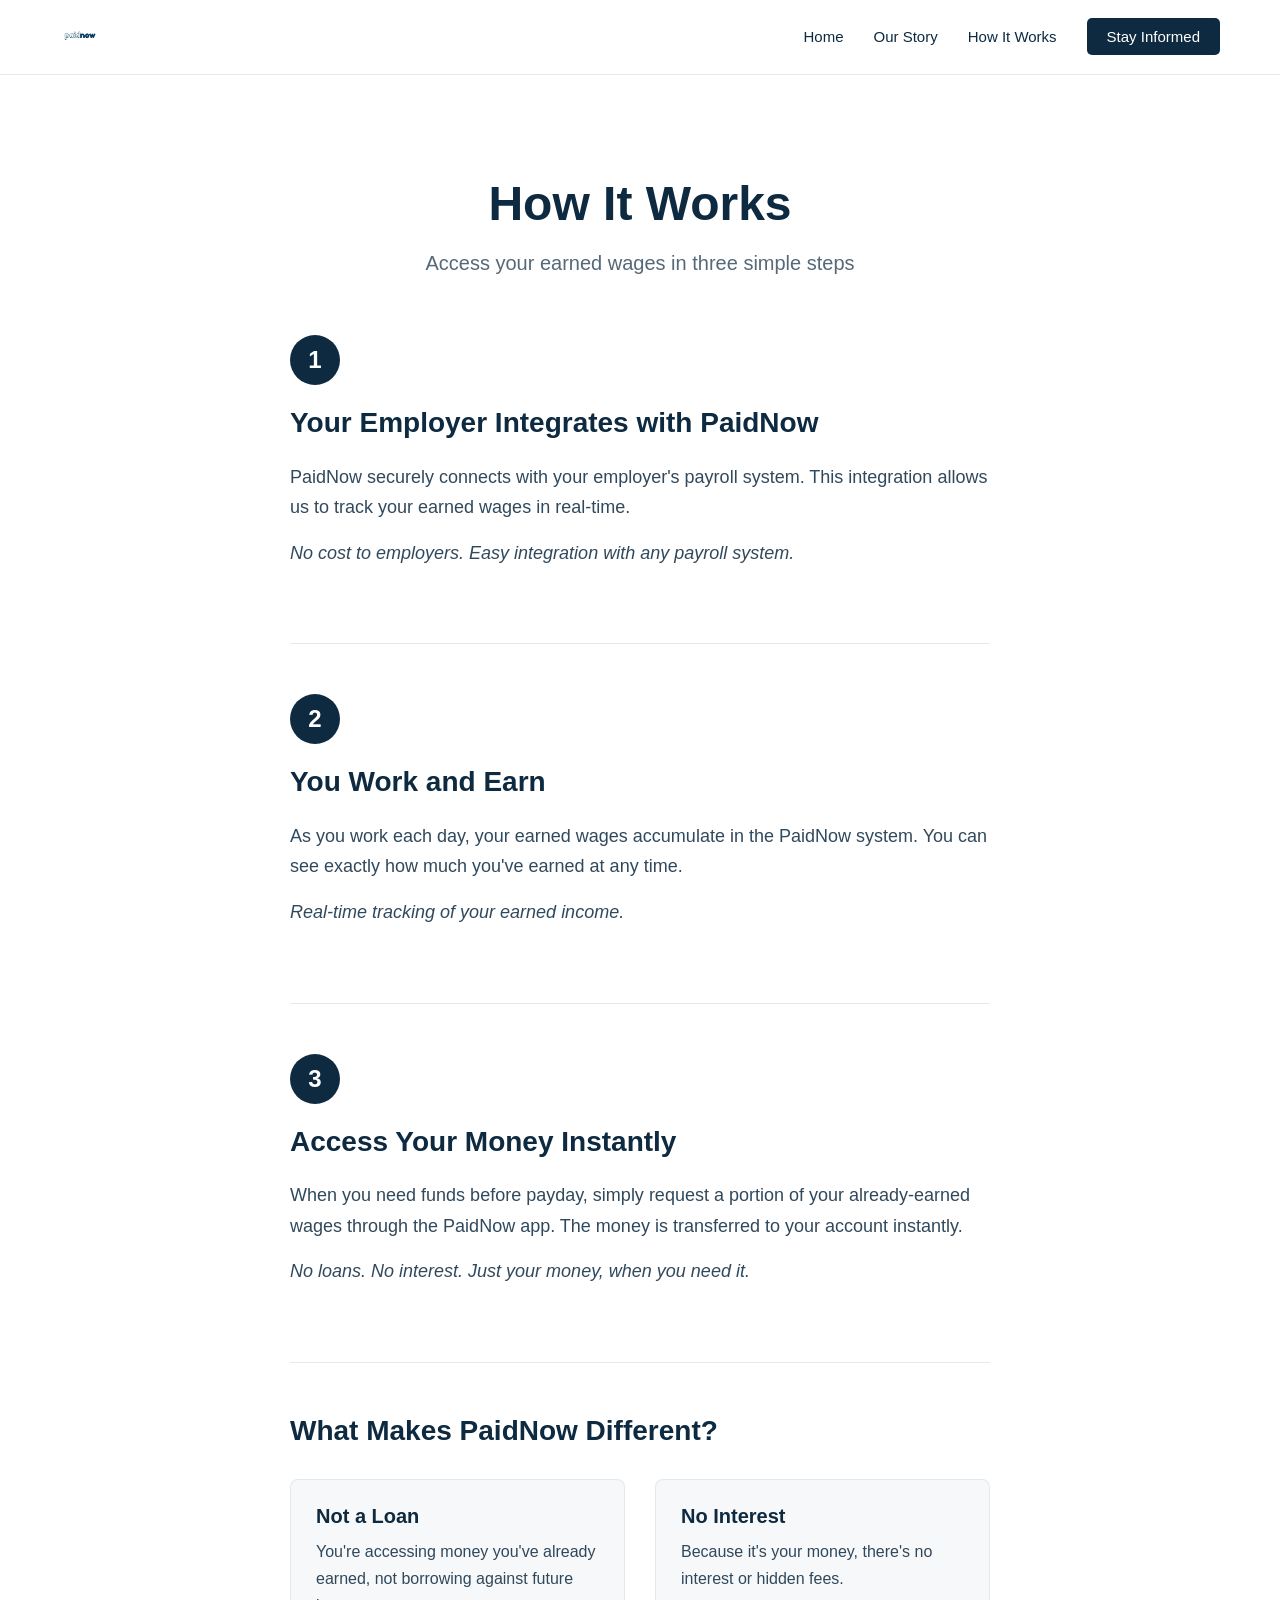
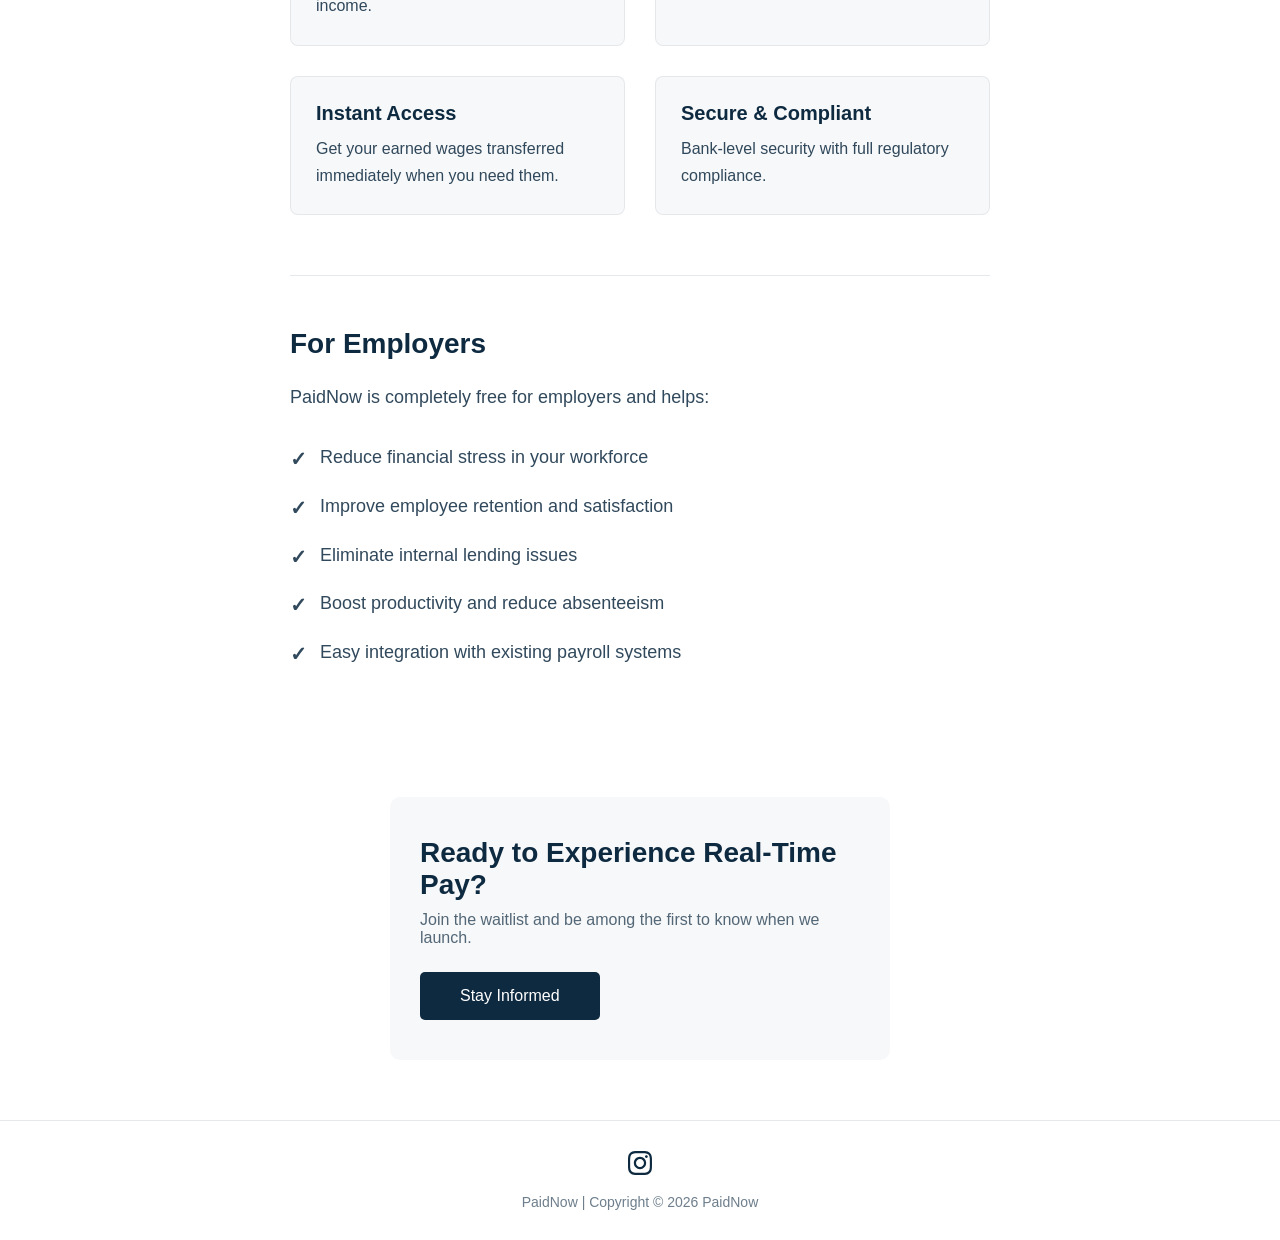
==== how-it-works.html @ d503e443 "Add 'How It Works' and 'Our Story' pages with navigation and SEO enhancements" ====
<!DOCTYPE html>
<html lang="en">

<head>
<meta charset="UTF-8">
<meta name="viewport" content="width=device-width, initial-scale=1.0">
<meta name="description" content="How PaidNow works - Access your earned wages instantly through secure payroll integrations. No loans, no interest, just your money when you need it.">

<title>How It Works - PaidNow</title>

<link rel="stylesheet" href="styles.css">
<link href="https://api.fontshare.com/v2/css?f[]=garet@400,700&display=swap" rel="stylesheet">

<link rel="icon" type="image/png" href="PaidNowFavicon.png">
<link rel="apple-touch-icon" href="PaidNowFavicon.png">
<link rel="shortcut icon" type="image/png" href="PaidNowFavicon.png">

</head>

<body>

<nav class="navbar">
<div class="nav-container">
<a href="index.html" class="nav-logo">
<img src="paidnowlogo.png" alt="PaidNow Logo" class="nav-logo-img">
</a>
<ul class="nav-menu">
<li class="nav-item"><a href="index.html" class="nav-link">Home</a></li>
<li class="nav-item"><a href="our-story.html" class="nav-link">Our Story</a></li>
<li class="nav-item"><a href="how-it-works.html" class="nav-link">How It Works</a></li>
<li class="nav-item"><a href="index.html#contact" class="nav-link nav-cta">Stay Informed</a></li>
</ul>
</div>
</nav>

<div class="page-container">

<div class="page-header">
<h1>How It Works</h1>
<p class="page-subtitle">Access your earned wages in three simple steps</p>
</div>

<div class="how-it-works-content">

<section class="step-section">
<div class="step-number">1</div>
<h2>Your Employer Integrates with PaidNow</h2>
<p>PaidNow securely connects with your employer's payroll system. This integration allows us to track your earned wages in real-time.</p>
<p class="step-note">No cost to employers. Easy integration with any payroll system.</p>
</section>

<section class="step-section">
<div class="step-number">2</div>
<h2>You Work and Earn</h2>
<p>As you work each day, your earned wages accumulate in the PaidNow system. You can see exactly how much you've earned at any time.</p>
<p class="step-note">Real-time tracking of your earned income.</p>
</section>

<section class="step-section">
<div class="step-number">3</div>
<h2>Access Your Money Instantly</h2>
<p>When you need funds before payday, simply request a portion of your already-earned wages through the PaidNow app. The money is transferred to your account instantly.</p>
<p class="step-note">No loans. No interest. Just your money, when you need it.</p>
</section>

<section class="info-section">
<h2>What Makes PaidNow Different?</h2>
<div class="features-grid">
<div class="feature-item">
<h3>Not a Loan</h3>
<p>You're accessing money you've already earned, not borrowing against future income.</p>
</div>
<div class="feature-item">
<h3>No Interest</h3>
<p>Because it's your money, there's no interest or hidden fees.</p>
</div>
<div class="feature-item">
<h3>Instant Access</h3>
<p>Get your earned wages transferred immediately when you need them.</p>
</div>
<div class="feature-item">
<h3>Secure & Compliant</h3>
<p>Bank-level security with full regulatory compliance.</p>
</div>
</div>
</section>

<section class="info-section">
<h2>For Employers</h2>
<p>PaidNow is completely free for employers and helps:</p>
<ul class="benefits-list">
<li>Reduce financial stress in your workforce</li>
<li>Improve employee retention and satisfaction</li>
<li>Eliminate internal lending issues</li>
<li>Boost productivity and reduce absenteeism</li>
<li>Easy integration with existing payroll systems</li>
</ul>
</section>

</div>

<div class="cta-section">
<h2 class="cta-heading">Ready to Experience Real-Time Pay?</h2>
<p class="cta-text">Join the waitlist and be among the first to know when we launch.</p>
<a href="index.html#contact" class="cta-button">Stay Informed</a>
</div>

</div>

<footer>
<a href="https://www.instagram.com/paidnow.live" target="_blank" rel="noopener" class="social-link" aria-label="Follow PaidNow on Instagram">
<svg width="24" height="24" viewBox="0 0 24 24" fill="currentColor" aria-hidden="true">
<path d="M12 2.163c3.204 0 3.584.012 4.85.07 3.252.148 4.771 1.691 4.919 4.919.058 1.265.069 1.645.069 4.849 0 3.205-.012 3.584-.069 4.849-.149 3.225-1.664 4.771-4.919 4.919-1.266.058-1.644.07-4.85.07-3.204 0-3.584-.012-4.849-.07-3.26-.149-4.771-1.699-4.919-4.92-.058-1.265-.07-1.644-.07-4.849 0-3.204.013-3.583.07-4.849.149-3.227 1.664-4.771 4.919-4.919 1.266-.057 1.645-.069 4.849-.069zm0-2.163c-3.259 0-3.667.014-4.947.072-4.358.2-6.78 2.618-6.98 6.98-.059 1.281-.073 1.689-.073 4.948 0 3.259.014 3.668.072 4.948.2 4.358 2.618 6.78 6.98 6.98 1.281.058 1.689.072 4.948.072 3.259 0 3.668-.014 4.948-.072 4.354-.2 6.782-2.618 6.979-6.98.059-1.28.073-1.689.073-4.948 0-3.259-.014-3.667-.072-4.947-.196-4.354-2.617-6.78-6.979-6.98-1.281-.059-1.69-.073-4.949-.073zm0 5.838c-3.403 0-6.162 2.759-6.162 6.162s2.759 6.163 6.162 6.163 6.162-2.759 6.162-6.163c0-3.403-2.759-6.162-6.162-6.162zm0 10.162c-2.209 0-4-1.79-4-4 0-2.209 1.791-4 4-4s4 1.791 4 4c0 2.21-1.791 4-4 4zm6.406-11.845c-.796 0-1.441.645-1.441 1.44s.645 1.44 1.441 1.44c.795 0 1.439-.645 1.439-1.44s-.644-1.44-1.439-1.44z"/>
</svg>
</a>
<p>PaidNow | Copyright © 2026 PaidNow</p>
</footer>

</body>

</html>
---- styles.css ----
*{
    margin:0;
    padding:0;
    box-sizing:border-box;
}

body{
    font-family:'Garet',-apple-system,BlinkMacSystemFont,"Segoe UI",Roboto,sans-serif;
    background:#FFFFFF;
    color:#0E2A40;
    min-height:100vh;
    display:flex;
    flex-direction:column;
    align-items:center;
    justify-content:center;
}

.container{
    text-align:center;
    padding:40px 20px;
    max-width:800px;
    width:100%;
    flex:1;
    display:flex;
    flex-direction:column;
    justify-content:center;
}

.logo{
    width:min(400px,85vw);
    height:auto;
    margin:0 auto 60px;
    display:block;
}

h1{
    font-size:clamp(24px,5vw,42px);
    font-weight:400;
    line-height:1.4;
    margin:0 auto 40px;
    color:#0E2A40;
}

.word{
    display:inline-block;
    opacity:0;
    animation:fadeInOut 4.5s ease-in-out infinite;
}

.word-1{
    animation-delay:0s;
}

.word-2{
    animation-delay:1.5s;
}

.word-3{
    animation-delay:3s;
}

@keyframes fadeInOut{
    0%,100%{opacity:0;transform:translateY(10px);}
    20%,80%{opacity:1;transform:translateY(0);}
}

.status{
    font-size:clamp(14px,3.5vw,18px);
    letter-spacing:2px;
    color:#0E2A40;
    opacity:0.6;
    text-transform:uppercase;
    font-weight:500;
    margin-bottom:60px;
}

.navbar{
    position:fixed;
    top:0;
    left:0;
    width:100%;
    background:#FFFFFF;
    border-bottom:1px solid rgba(14,42,64,0.1);
    z-index:1000;
    padding:15px 0;
}

.nav-container{
    max-width:1200px;
    margin:0 auto;
    padding:0 20px;
    display:flex;
    justify-content:space-between;
    align-items:center;
}

.nav-logo-img{
    height:40px;
    width:auto;
}

.nav-menu{
    display:flex;
    list-style:none;
    gap:30px;
    align-items:center;
}

.nav-link{
    color:#0E2A40;
    text-decoration:none;
    font-size:15px;
    font-weight:400;
    transition:opacity 0.3s;
}

.nav-link:hover{
    opacity:0.7;
}

.nav-cta{
    background:#0E2A40;
    color:#FFFFFF;
    padding:10px 20px;
    border-radius:5px;
}

.nav-cta:hover{
    opacity:0.9;
}

.hero-subheading{
    font-size:clamp(16px,4vw,22px);
    color:#0E2A40;
    opacity:0.8;
    margin:20px auto 40px;
    font-weight:400;
    max-width:600px;
}

.cta-section{
    margin-top:60px;
    padding:40px 30px;
    background:rgba(14,42,64,0.03);
    border-radius:10px;
    max-width:500px;
    margin-left:auto;
    margin-right:auto;
}

.cta-heading{
    font-size:clamp(20px,4vw,28px);
    color:#0E2A40;
    margin-bottom:10px;
    font-weight:600;
}

.cta-text{
    font-size:clamp(14px,3vw,16px);
    color:#0E2A40;
    opacity:0.7;
    margin-bottom:25px;
}

.early-access-form{
    display:flex;
    gap:10px;
    flex-wrap:wrap;
}

.email-input{
    flex:1;
    min-width:200px;
    padding:12px 15px;
    border:1px solid rgba(14,42,64,0.2);
    border-radius:5px;
    font-size:15px;
    font-family:'Garet',sans-serif;
}

.email-input:focus{
    outline:none;
    border-color:#0E2A40;
}

.submit-btn{
    padding:12px 30px;
    background:#0E2A40;
    color:#FFFFFF;
    border:none;
    border-radius:5px;
    font-size:15px;
    font-weight:500;
    cursor:pointer;
    transition:opacity 0.3s;
    font-family:'Garet',sans-serif;
}

.submit-btn:hover{
    opacity:0.9;
}

body{
    padding-top:70px;
}

.seo-content{
    display:none !important;
    position:absolute;
    left:-10000px;
    top:auto;
    width:1px;
    height:1px;
    overflow:hidden;
    clip:rect(1px,1px,1px,1px);
    clip-path:inset(50%);
    white-space:nowrap;
}

.seo-content h2,
.seo-content h3{
    font-size:1px;
    color:#0E2A40;
}

.seo-content p,
.seo-content ul,
.seo-content li{
    font-size:1px;
    color:#0E2A40;
}

footer{
    width:100%;
    padding:30px 20px;
    text-align:center;
    border-top:1px solid rgba(14,42,64,0.1);
}

.social-link{
    display:inline-block;
    color:#0E2A40;
    margin-bottom:15px;
    transition:opacity 0.3s;
}

.social-link:hover{
    opacity:0.7;
}

footer p{
    font-size:14px;
    color:#0E2A40;
    opacity:0.6;
}

@media (max-width:768px){
    .container{
        padding:30px 15px;
    }
    .logo{
        margin-bottom:40px;
    }
    h1{
        margin-bottom:30px;
    }
    footer{
        padding:25px 15px;
    }
}

@media (max-width:480px){
    .logo{
        margin-bottom:30px;
    }
    footer p{
        font-size:12px;
    }
}

.page-container{
    max-width:800px;
    margin:0 auto;
    padding:120px 20px 80px;
}

.page-header{
    text-align:center;
    margin-bottom:80px;
}

.page-header h1{
    font-size:clamp(36px,7vw,52px);
    color:#0E2A40;
    margin-bottom:20px;
    font-weight:600;
}

.page-subtitle{
    font-size:clamp(18px,4vw,22px);
    color:#0E2A40;
    opacity:0.6;
    font-weight:400;
}

.story-content,
.how-it-works-content{
    max-width:650px;
    margin:0 auto;
}

.story-section,
.step-section,
.info-section{
    margin-bottom:60px;
    padding-bottom:60px;
    border-bottom:1px solid rgba(14,42,64,0.1);
}

.story-section:last-of-type,
.step-section:last-of-type,
.info-section:last-of-type{
    border-bottom:none;
}

.story-section h2,
.info-section h2{
    font-size:clamp(24px,5vw,32px);
    color:#0E2A40;
    margin-bottom:25px;
    font-weight:600;
    line-height:1.3;
}

.step-section h2{
    font-size:clamp(22px,5vw,28px);
    color:#0E2A40;
    margin-bottom:20px;
    font-weight:600;
    line-height:1.3;
}

.story-section p,
.step-section p,
.info-section p{
    font-size:clamp(16px,3.5vw,19px);
    color:#0E2A40;
    line-height:1.8;
    margin-bottom:20px;
    opacity:0.8;
}

.highlight-text{
    font-size:clamp(20px,4.5vw,26px);
    font-weight:600;
    color:#0E2A40;
    margin-top:40px;
    opacity:1;
    line-height:1.4;
}

.step-number{
    width:60px;
    height:60px;
    background:#0E2A40;
    color:#FFFFFF;
    border-radius:50%;
    display:flex;
    align-items:center;
    justify-content:center;
    font-size:28px;
    font-weight:700;
    margin-bottom:25px;
}

.step-note{
    font-style:italic;
    opacity:0.6;
    font-size:clamp(15px,3vw,17px);
    margin-top:15px;
}

.features-grid{
    display:grid;
    grid-template-columns:1fr 1fr;
    gap:25px;
    margin-top:40px;
}

.feature-item{
    padding:30px;
    background:rgba(14,42,64,0.02);
    border-radius:8px;
    border:1px solid rgba(14,42,64,0.08);
}

.feature-item h3{
    font-size:clamp(18px,4vw,22px);
    color:#0E2A40;
    margin-bottom:12px;
    font-weight:600;
}

.feature-item p{
    font-size:clamp(15px,3vw,17px);
    margin:0;
    line-height:1.6;
}

.benefits-list{
    list-style:none;
    padding:0;
    margin-top:25px;
}

.benefits-list li{
    font-size:clamp(16px,3.5vw,19px);
    color:#0E2A40;
    opacity:0.8;
    padding:12px 0;
    padding-left:35px;
    position:relative;
    line-height:1.6;
}

.benefits-list li:before{
    content:'✓';
    position:absolute;
    left:0;
    color:#0E2A40;
    font-weight:700;
    font-size:20px;
}

.cta-button{
    display:inline-block;
    padding:16px 45px;
    background:#0E2A40;
    color:#FFFFFF;
    text-decoration:none;
    border-radius:6px;
    font-size:17px;
    font-weight:500;
    transition:opacity 0.3s;
}

.cta-button:hover{
    opacity:0.9;
}

@media (max-width:768px){
    .nav-menu{
        gap:15px;
    }
    .nav-link{
        font-size:14px;
    }
    .nav-cta{
        padding:8px 15px;
    }
    .page-container{
        padding:100px 20px 60px;
    }
    .page-header{
        margin-bottom:60px;
    }
    .features-grid{
        grid-template-columns:1fr;
    }
    .story-section,
    .step-section,
    .info-section{
        margin-bottom:50px;
        padding-bottom:50px;
    }
}

.page-container{
    max-width:900px;
    margin:0 auto;
    padding:100px 20px 60px;
}

.page-header{
    text-align:center;
    margin-bottom:60px;
}

.page-header h1{
    font-size:clamp(32px,6vw,48px);
    color:#0E2A40;
    margin-bottom:15px;
}

.page-subtitle{
    font-size:clamp(16px,4vw,20px);
    color:#0E2A40;
    opacity:0.7;
}

.story-content,
.how-it-works-content{
    max-width:700px;
    margin:0 auto;
}

.story-section,
.step-section,
.info-section{
    margin-bottom:50px;
}

.story-section h2,
.step-section h2,
.info-section h2{
    font-size:clamp(22px,5vw,28px);
    color:#0E2A40;
    margin-bottom:20px;
    font-weight:600;
}

.story-section p,
.step-section p,
.info-section p{
    font-size:clamp(15px,3.5vw,18px);
    color:#0E2A40;
    line-height:1.7;
    margin-bottom:15px;
    opacity:0.85;
}

.highlight-text{
    font-size:clamp(18px,4vw,22px);
    font-weight:600;
    color:#0E2A40;
    margin-top:30px;
    opacity:1;
}

.step-number{
    width:50px;
    height:50px;
    background:#0E2A40;
    color:#FFFFFF;
    border-radius:50%;
    display:flex;
    align-items:center;
    justify-content:center;
    font-size:24px;
    font-weight:700;
    margin-bottom:20px;
}

.step-note{
    font-style:italic;
    opacity:0.7;
    font-size:clamp(14px,3vw,16px);
}

.features-grid{
    display:grid;
    grid-template-columns:repeat(auto-fit,minmax(250px,1fr));
    gap:30px;
    margin-top:30px;
}

.feature-item{
    padding:25px;
    background:rgba(14,42,64,0.03);
    border-radius:8px;
}

.feature-item h3{
    font-size:clamp(16px,3.5vw,20px);
    color:#0E2A40;
    margin-bottom:10px;
    font-weight:600;
}

.feature-item p{
    font-size:clamp(14px,3vw,16px);
    margin:0;
}

.benefits-list{
    list-style:none;
    padding:0;
    margin-top:20px;
}

.benefits-list li{
    font-size:clamp(15px,3.5vw,18px);
    color:#0E2A40;
    opacity:0.85;
    padding:10px 0;
    padding-left:30px;
    position:relative;
}

.benefits-list li:before{
    content:'✓';
    position:absolute;
    left:0;
    color:#0E2A40;
    font-weight:700;
}

.cta-button{
    display:inline-block;
    padding:15px 40px;
    background:#0E2A40;
    color:#FFFFFF;
    text-decoration:none;
    border-radius:5px;
    font-size:16px;
    font-weight:500;
    transition:opacity 0.3s;
}

.cta-button:hover{
    opacity:0.9;
}

@media (max-width:768px){
    .nav-menu{
        gap:15px;
    }
    .nav-link{
        font-size:14px;
    }
    .nav-cta{
        padding:8px 15px;
    }
    .page-container{
        padding:80px 15px 40px;
    }
}
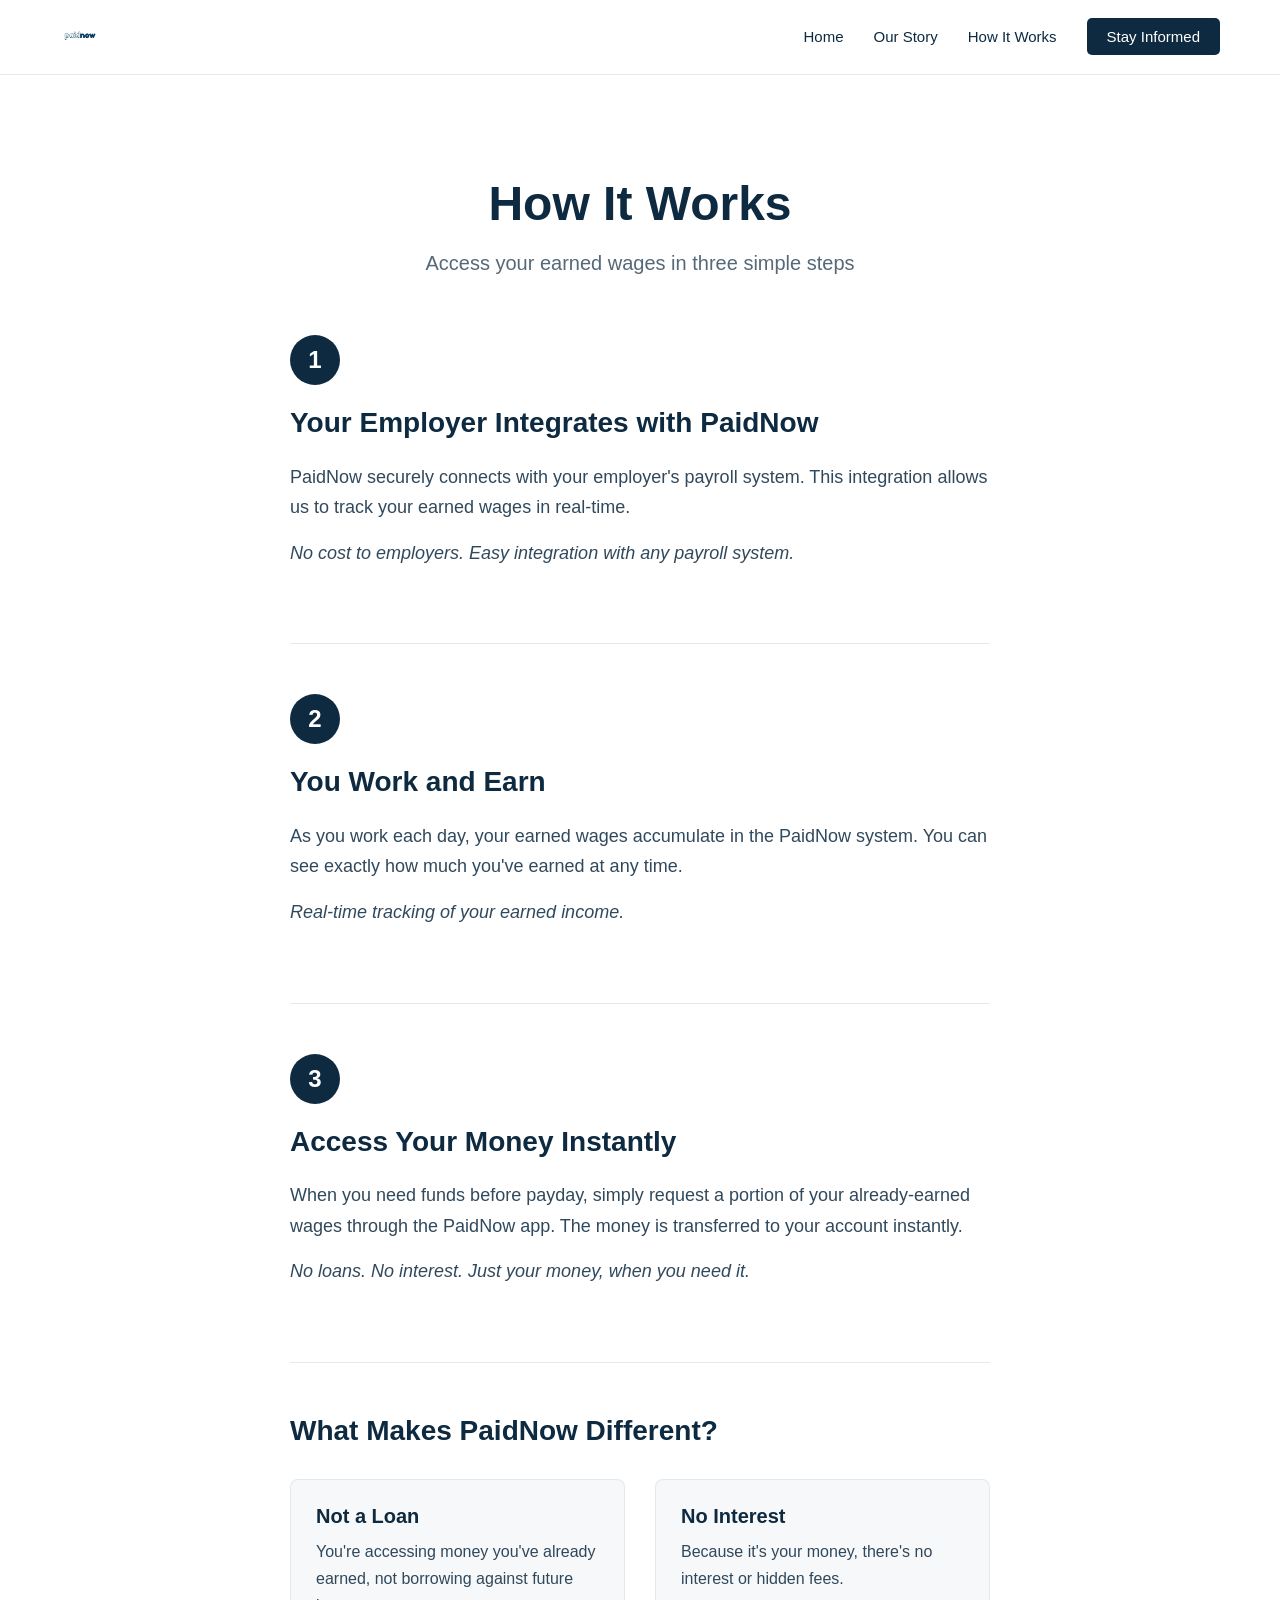
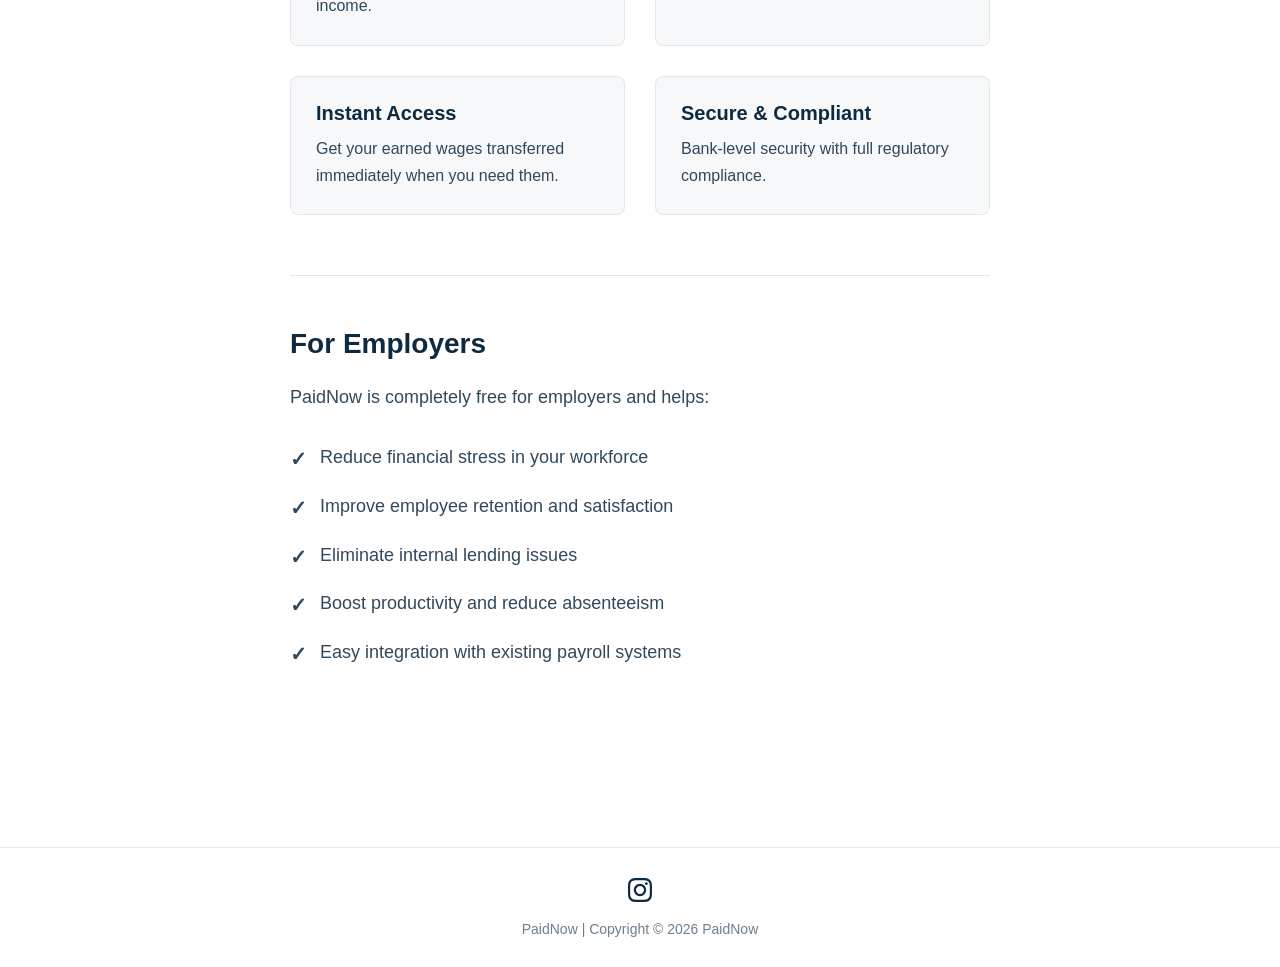
==== commit 6bba8ee2: "Remove stay informed container" ====
--- a/how-it-works.html
+++ b/how-it-works.html
@@ -99,11 +99,7 @@
 
 </div>
 
-<div class="cta-section">
-<h2 class="cta-heading">Ready to Experience Real-Time Pay?</h2>
-<p class="cta-text">Join the waitlist and be among the first to know when we launch.</p>
-<a href="index.html#contact" class="cta-button">Stay Informed</a>
-</div>
+
 
 </div>
 
--- a/styles.css
+++ b/styles.css
@@ -432,6 +432,44 @@
     font-size:20px;
 }
 
+.cta-overlay{
+    display:none;
+    position:fixed;
+    inset:0;
+    background:rgba(14,42,64,0.5);
+    z-index:2000;
+    align-items:center;
+    justify-content:center;
+    padding:20px;
+}
+
+.cta-overlay.active{
+    display:flex;
+}
+
+.cta-modal{
+    background:#FFFFFF;
+    border-radius:10px;
+    padding:50px 40px;
+    max-width:480px;
+    width:100%;
+    position:relative;
+    text-align:center;
+}
+
+.cta-close{
+    position:absolute;
+    top:15px;
+    right:20px;
+    background:none;
+    border:none;
+    font-size:28px;
+    color:#0E2A40;
+    cursor:pointer;
+    opacity:0.5;
+    line-height:1;
+}
+
 .cta-button{
     display:inline-block;
     padding:16px 45px;
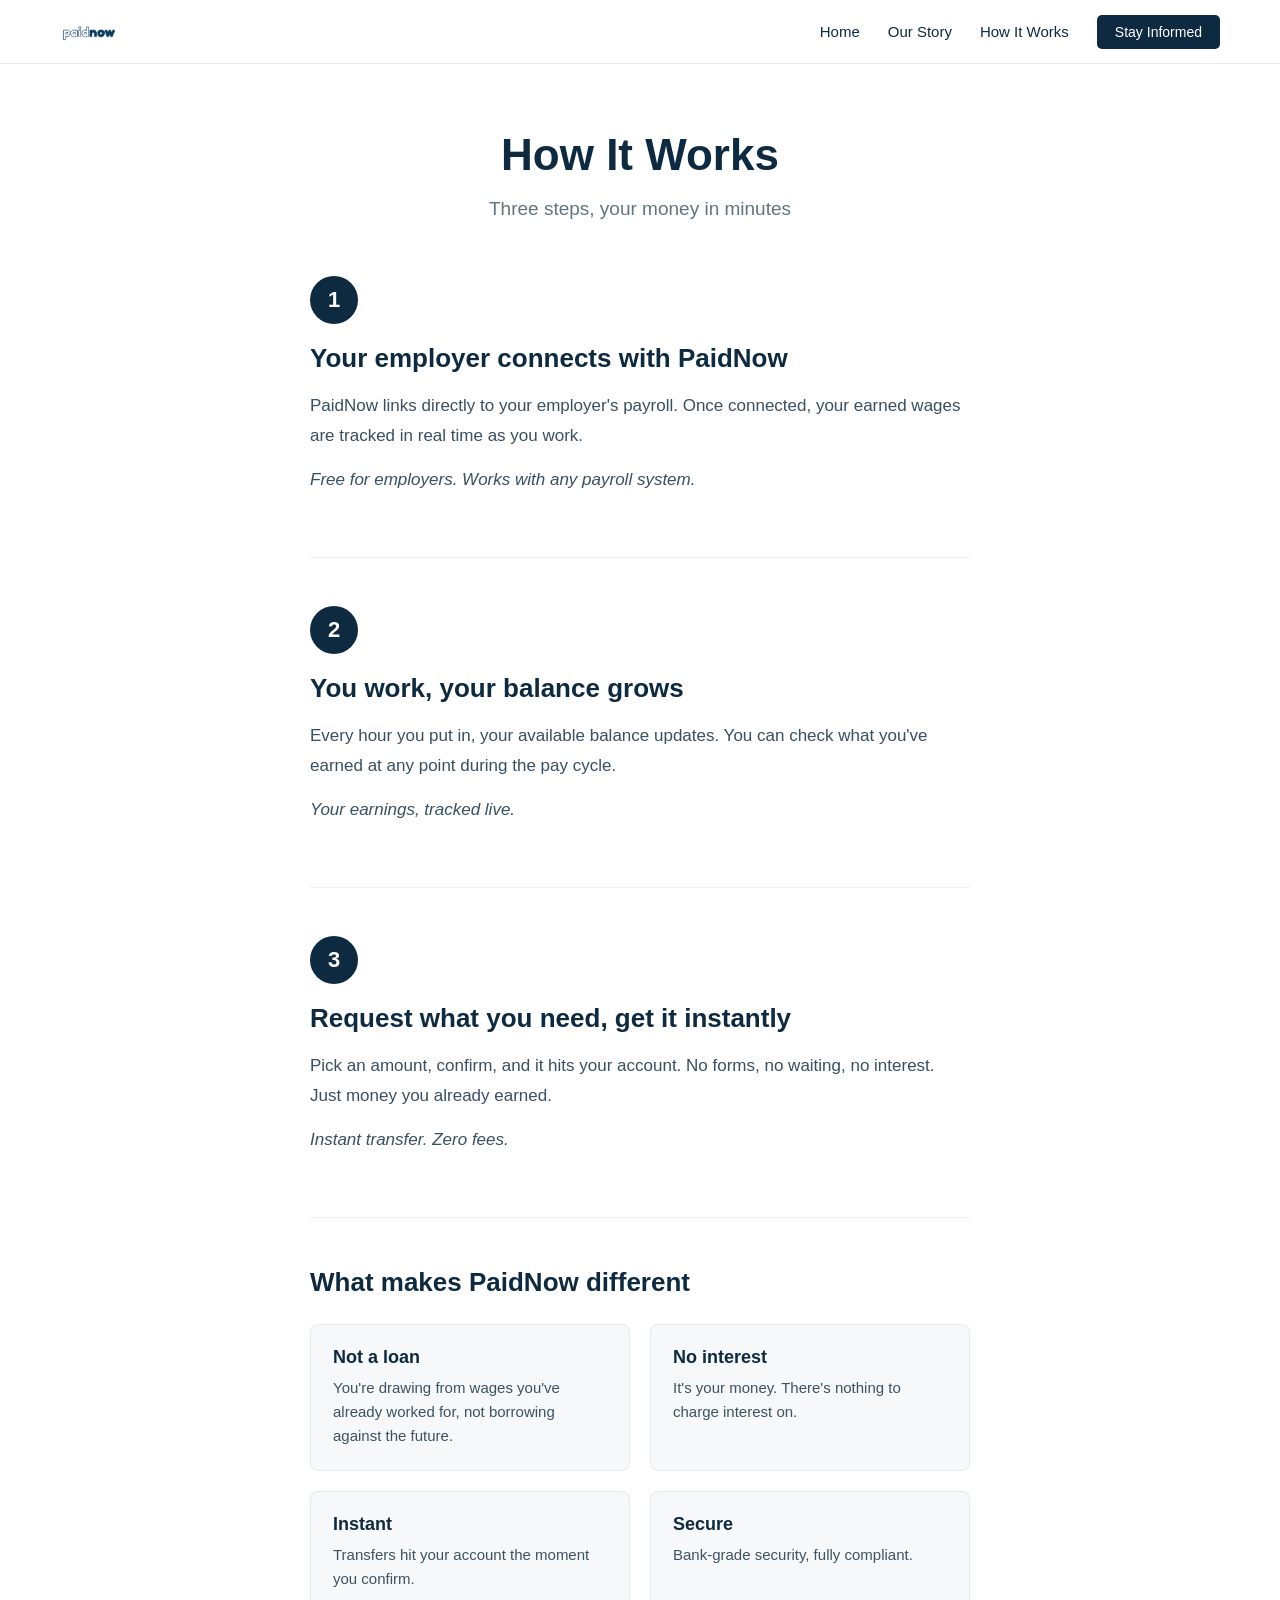
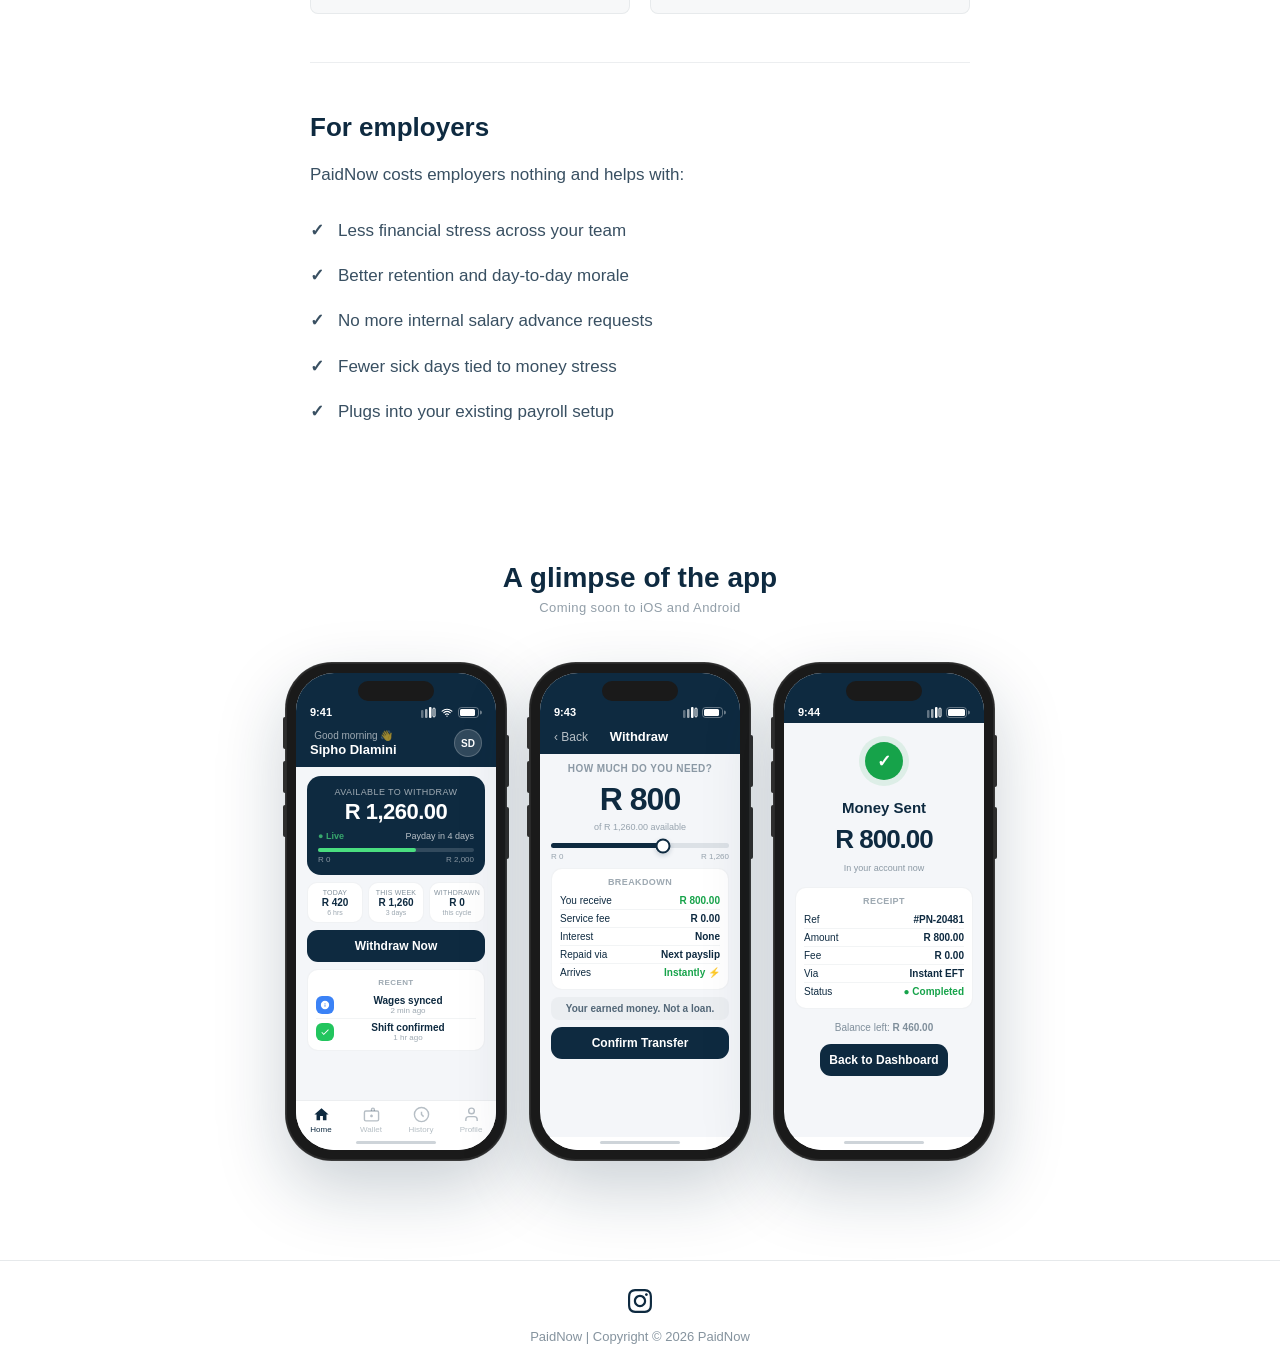
==== commit 7d8d7808: "Merge pull request #2 from 021GHST/development Development" ====
--- a/how-it-works.html
+++ b/how-it-works.html
@@ -37,69 +37,238 @@
 
 <div class="page-header">
 <h1>How It Works</h1>
-<p class="page-subtitle">Access your earned wages in three simple steps</p>
+<p class="page-subtitle">Three steps, your money in minutes</p>
 </div>
 
 <div class="how-it-works-content">
 
 <section class="step-section">
 <div class="step-number">1</div>
-<h2>Your Employer Integrates with PaidNow</h2>
-<p>PaidNow securely connects with your employer's payroll system. This integration allows us to track your earned wages in real-time.</p>
-<p class="step-note">No cost to employers. Easy integration with any payroll system.</p>
+<h2>Your employer connects with PaidNow</h2>
+<p>PaidNow links directly to your employer's payroll. Once connected, your earned wages are tracked in real time as you work.</p>
+<p class="step-note">Free for employers. Works with any payroll system.</p>
 </section>
 
 <section class="step-section">
 <div class="step-number">2</div>
-<h2>You Work and Earn</h2>
-<p>As you work each day, your earned wages accumulate in the PaidNow system. You can see exactly how much you've earned at any time.</p>
-<p class="step-note">Real-time tracking of your earned income.</p>
+<h2>You work, your balance grows</h2>
+<p>Every hour you put in, your available balance updates. You can check what you've earned at any point during the pay cycle.</p>
+<p class="step-note">Your earnings, tracked live.</p>
 </section>
 
 <section class="step-section">
 <div class="step-number">3</div>
-<h2>Access Your Money Instantly</h2>
-<p>When you need funds before payday, simply request a portion of your already-earned wages through the PaidNow app. The money is transferred to your account instantly.</p>
-<p class="step-note">No loans. No interest. Just your money, when you need it.</p>
+<h2>Request what you need, get it instantly</h2>
+<p>Pick an amount, confirm, and it hits your account. No forms, no waiting, no interest. Just money you already earned.</p>
+<p class="step-note">Instant transfer. Zero fees.</p>
 </section>
 
 <section class="info-section">
-<h2>What Makes PaidNow Different?</h2>
+<h2>What makes PaidNow different</h2>
 <div class="features-grid">
 <div class="feature-item">
-<h3>Not a Loan</h3>
-<p>You're accessing money you've already earned, not borrowing against future income.</p>
-</div>
-<div class="feature-item">
-<h3>No Interest</h3>
-<p>Because it's your money, there's no interest or hidden fees.</p>
-</div>
-<div class="feature-item">
-<h3>Instant Access</h3>
-<p>Get your earned wages transferred immediately when you need them.</p>
-</div>
-<div class="feature-item">
-<h3>Secure & Compliant</h3>
-<p>Bank-level security with full regulatory compliance.</p>
+<h3>Not a loan</h3>
+<p>You're drawing from wages you've already worked for, not borrowing against the future.</p>
+</div>
+<div class="feature-item">
+<h3>No interest</h3>
+<p>It's your money. There's nothing to charge interest on.</p>
+</div>
+<div class="feature-item">
+<h3>Instant</h3>
+<p>Transfers hit your account the moment you confirm.</p>
+</div>
+<div class="feature-item">
+<h3>Secure</h3>
+<p>Bank-grade security, fully compliant.</p>
 </div>
 </div>
 </section>
 
 <section class="info-section">
-<h2>For Employers</h2>
-<p>PaidNow is completely free for employers and helps:</p>
+<h2>For employers</h2>
+<p>PaidNow costs employers nothing and helps with:</p>
 <ul class="benefits-list">
-<li>Reduce financial stress in your workforce</li>
-<li>Improve employee retention and satisfaction</li>
-<li>Eliminate internal lending issues</li>
-<li>Boost productivity and reduce absenteeism</li>
-<li>Easy integration with existing payroll systems</li>
+<li>Less financial stress across your team</li>
+<li>Better retention and day-to-day morale</li>
+<li>No more internal salary advance requests</li>
+<li>Fewer sick days tied to money stress</li>
+<li>Plugs into your existing payroll setup</li>
 </ul>
 </section>
 
 </div>
 
-
+<section class="mockup-section">
+<h2 class="mockup-heading">A glimpse of the app</h2>
+<p class="mockup-subheading">Coming soon to iOS and Android</p>
+<div class="mockup-row">
+
+<!-- SCREEN 1: Dashboard -->
+<div class="phone-frame">
+  <div class="phone-screen">
+    <div class="phone-notch"><div class="phone-island"></div></div>
+    <div class="app-status-bar">
+      <span class="app-time">9:41</span>
+      <div class="app-status-icons">
+        <svg width="15" height="11" viewBox="0 0 15 11" fill="white"><rect x="0" y="3" width="2.5" height="8" rx="1" opacity=".35"/><rect x="4" y="2" width="2.5" height="9" rx="1" opacity=".6"/><rect x="8" y="0" width="2.5" height="11" rx="1"/><rect x="12" y="1" width="2" height="9" rx="1" stroke="white" stroke-width="1" fill="none"/></svg>
+        <svg width="14" height="11" viewBox="0 0 24 24" fill="none" stroke="white" stroke-width="2.5" stroke-linecap="round"><path d="M5 12.55a11 11 0 0 1 14.08 0M1.42 9a16 16 0 0 1 21.16 0M8.53 16.11a6 6 0 0 1 6.95 0M12 20h.01"/></svg>
+        <svg width="24" height="11" viewBox="0 0 24 11" fill="none"><rect x=".5" y=".5" width="20" height="10" rx="3" stroke="white" stroke-opacity=".35"/><rect x="2" y="2" width="15" height="7" rx="1.5" fill="white"/><path d="M22 3.5v4a2 2 0 0 0 0-4z" fill="white" fill-opacity=".4"/></svg>
+      </div>
+    </div>
+    <div class="app-header-bar">
+      <div>
+        <p class="app-greeting">Good morning 👋</p>
+        <p class="app-username">Sipho Dlamini</p>
+      </div>
+      <div class="app-avatar">SD</div>
+    </div>
+    <div class="app-body">
+      <div class="app-hero-card">
+        <p class="app-hero-label">Available to withdraw</p>
+        <p class="app-hero-amount">R 1,260.00</p>
+        <div class="app-hero-meta">
+          <span class="app-hero-badge">&#9679; Live</span>
+          <span>Payday in 4 days</span>
+        </div>
+        <div class="app-progress-wrap">
+          <div class="app-progress-bar"><div class="app-progress-fill" style="width:63%"></div></div>
+          <div class="app-progress-labels"><span>R 0</span><span>R 2,000</span></div>
+        </div>
+      </div>
+      <div class="app-stats-row">
+        <div class="app-stat-box">
+          <p class="app-stat-label">Today</p>
+          <p class="app-stat-val">R 420</p>
+          <p class="app-stat-sub">6 hrs</p>
+        </div>
+        <div class="app-stat-box">
+          <p class="app-stat-label">This week</p>
+          <p class="app-stat-val">R 1,260</p>
+          <p class="app-stat-sub">3 days</p>
+        </div>
+        <div class="app-stat-box">
+          <p class="app-stat-label">Withdrawn</p>
+          <p class="app-stat-val">R 0</p>
+          <p class="app-stat-sub">this cycle</p>
+        </div>
+      </div>
+      <div class="app-action-btn">Withdraw Now</div>
+      <div class="app-recent">
+        <p class="app-recent-title">Recent</p>
+        <div class="app-recent-item">
+          <div class="app-recent-icon app-recent-icon-blue">
+            <svg width="10" height="10" viewBox="0 0 24 24" fill="white"><path d="M12 2a10 10 0 1 0 0 20A10 10 0 0 0 12 2zm1 14H11v-5h2v5zm0-7H11V7h2v2z"/></svg>
+          </div>
+          <div class="app-recent-info"><p class="app-recent-text">Wages synced</p><p class="app-recent-time">2 min ago</p></div>
+        </div>
+        <div class="app-recent-item">
+          <div class="app-recent-icon app-recent-icon-green">
+            <svg width="10" height="10" viewBox="0 0 24 24" fill="white"><path d="M9 16.17L4.83 12l-1.42 1.41L9 19 21 7l-1.41-1.41L9 16.17z"/></svg>
+          </div>
+          <div class="app-recent-info"><p class="app-recent-text">Shift confirmed</p><p class="app-recent-time">1 hr ago</p></div>
+        </div>
+      </div>
+    </div>
+    <div class="app-tab-bar">
+      <div class="app-tab app-tab-active">
+        <svg width="17" height="17" viewBox="0 0 24 24" fill="currentColor"><path d="M10 20v-6h4v6h5v-8h3L12 3 2 12h3v8z"/></svg>
+        <span>Home</span>
+      </div>
+      <div class="app-tab">
+        <svg width="17" height="17" viewBox="0 0 24 24" fill="none" stroke="currentColor" stroke-width="2"><rect x="2" y="7" width="20" height="14" rx="2"/><path d="M16 7V5a2 2 0 0 0-4 0v2M12 12v4M10 14h4"/></svg>
+        <span>Wallet</span>
+      </div>
+      <div class="app-tab">
+        <svg width="17" height="17" viewBox="0 0 24 24" fill="none" stroke="currentColor" stroke-width="2"><circle cx="12" cy="12" r="10"/><path d="M12 8v4l3 3"/></svg>
+        <span>History</span>
+      </div>
+      <div class="app-tab">
+        <svg width="17" height="17" viewBox="0 0 24 24" fill="none" stroke="currentColor" stroke-width="2"><path d="M20 21v-2a4 4 0 0 0-4-4H8a4 4 0 0 0-4 4v2"/><circle cx="12" cy="7" r="4"/></svg>
+        <span>Profile</span>
+      </div>
+    </div>
+    <div class="phone-home-bar"></div>
+  </div>
+</div>
+
+<!-- SCREEN 2: Withdraw -->
+<div class="phone-frame">
+  <div class="phone-screen">
+    <div class="phone-notch"><div class="phone-island"></div></div>
+    <div class="app-status-bar">
+      <span class="app-time">9:43</span>
+      <div class="app-status-icons">
+        <svg width="15" height="11" viewBox="0 0 15 11" fill="white"><rect x="0" y="3" width="2.5" height="8" rx="1" opacity=".35"/><rect x="4" y="2" width="2.5" height="9" rx="1" opacity=".6"/><rect x="8" y="0" width="2.5" height="11" rx="1"/><rect x="12" y="1" width="2" height="9" rx="1" stroke="white" stroke-width="1" fill="none"/></svg>
+        <svg width="24" height="11" viewBox="0 0 24 11" fill="none"><rect x=".5" y=".5" width="20" height="10" rx="3" stroke="white" stroke-opacity=".35"/><rect x="2" y="2" width="15" height="7" rx="1.5" fill="white"/><path d="M22 3.5v4a2 2 0 0 0 0-4z" fill="white" fill-opacity=".4"/></svg>
+      </div>
+    </div>
+    <div class="app-nav-row">
+      <div class="app-back">&#8249; Back</div>
+      <p class="app-nav-title">Withdraw</p>
+      <div style="width:36px"></div>
+    </div>
+    <div class="app-body">
+      <p class="app-section-label">How much do you need?</p>
+      <div class="app-amount-display">R 800</div>
+      <p class="app-amount-sub">of R 1,260.00 available</p>
+      <div class="app-slider-wrap">
+        <div class="app-slider-track">
+          <div class="app-slider-fill" style="width:63%"></div>
+          <div class="app-slider-thumb" style="left:63%"></div>
+        </div>
+        <div class="app-slider-labels"><span>R 0</span><span>R 1,260</span></div>
+      </div>
+      <div class="app-breakdown">
+        <p class="app-breakdown-title">Breakdown</p>
+        <div class="app-info-row"><span>You receive</span><span class="app-info-val app-info-green">R 800.00</span></div>
+        <div class="app-info-row"><span>Service fee</span><span class="app-info-val">R 0.00</span></div>
+        <div class="app-info-row"><span>Interest</span><span class="app-info-val">None</span></div>
+        <div class="app-info-row"><span>Repaid via</span><span class="app-info-val">Next payslip</span></div>
+        <div class="app-info-row app-info-row-last"><span>Arrives</span><span class="app-info-val app-info-green">Instantly &#9889;</span></div>
+      </div>
+      <div class="app-notice">Your earned money. Not a loan.</div>
+      <div class="app-action-btn">Confirm Transfer</div>
+    </div>
+    <div class="phone-home-bar"></div>
+  </div>
+</div>
+
+<!-- SCREEN 3: Confirmed -->
+<div class="phone-frame">
+  <div class="phone-screen">
+    <div class="phone-notch"><div class="phone-island"></div></div>
+    <div class="app-status-bar">
+      <span class="app-time">9:44</span>
+      <div class="app-status-icons">
+        <svg width="15" height="11" viewBox="0 0 15 11" fill="white"><rect x="0" y="3" width="2.5" height="8" rx="1" opacity=".35"/><rect x="4" y="2" width="2.5" height="9" rx="1" opacity=".6"/><rect x="8" y="0" width="2.5" height="11" rx="1"/><rect x="12" y="1" width="2" height="9" rx="1" stroke="white" stroke-width="1" fill="none"/></svg>
+        <svg width="24" height="11" viewBox="0 0 24 11" fill="none"><rect x=".5" y=".5" width="20" height="10" rx="3" stroke="white" stroke-opacity=".35"/><rect x="2" y="2" width="17" height="7" rx="1.5" fill="white"/><path d="M22 3.5v4a2 2 0 0 0 0-4z" fill="white" fill-opacity=".4"/></svg>
+      </div>
+    </div>
+    <div class="app-body app-body-center">
+      <div class="app-success-ring">
+        <div class="app-success-icon">&#10003;</div>
+      </div>
+      <p class="app-success-title">Money Sent</p>
+      <p class="app-success-amount">R 800.00</p>
+      <p class="app-success-sub">In your account now</p>
+      <div class="app-receipt">
+        <p class="app-breakdown-title">Receipt</p>
+        <div class="app-info-row"><span>Ref</span><span class="app-info-val">#PN-20481</span></div>
+        <div class="app-info-row"><span>Amount</span><span class="app-info-val">R 800.00</span></div>
+        <div class="app-info-row"><span>Fee</span><span class="app-info-val">R 0.00</span></div>
+        <div class="app-info-row"><span>Via</span><span class="app-info-val">Instant EFT</span></div>
+        <div class="app-info-row app-info-row-last"><span>Status</span><span class="app-info-val app-status">&#9679; Completed</span></div>
+      </div>
+      <div class="app-remaining">Balance left: <strong>R 460.00</strong></div>
+      <div class="app-action-btn">Back to Dashboard</div>
+    </div>
+    <div class="phone-home-bar"></div>
+  </div>
+</div>
+
+</div>
+</section>
 
 </div>
 
--- a/styles.css
+++ b/styles.css
@@ -1,91 +1,30 @@
-*{
-    margin:0;
-    padding:0;
-    box-sizing:border-box;
-}
+*{margin:0;padding:0;box-sizing:border-box;}
 
 body{
     font-family:'Garet',-apple-system,BlinkMacSystemFont,"Segoe UI",Roboto,sans-serif;
-    background:#FFFFFF;
+    background:#fff;
     color:#0E2A40;
     min-height:100vh;
     display:flex;
     flex-direction:column;
-    align-items:center;
-    justify-content:center;
-}
-
-.container{
-    text-align:center;
-    padding:40px 20px;
-    max-width:800px;
-    width:100%;
-    flex:1;
-    display:flex;
-    flex-direction:column;
-    justify-content:center;
-}
-
-.logo{
-    width:min(400px,85vw);
-    height:auto;
-    margin:0 auto 60px;
-    display:block;
-}
-
-h1{
-    font-size:clamp(24px,5vw,42px);
-    font-weight:400;
-    line-height:1.4;
-    margin:0 auto 40px;
-    color:#0E2A40;
-}
-
-.word{
-    display:inline-block;
-    opacity:0;
-    animation:fadeInOut 4.5s ease-in-out infinite;
-}
-
-.word-1{
-    animation-delay:0s;
-}
-
-.word-2{
-    animation-delay:1.5s;
-}
-
-.word-3{
-    animation-delay:3s;
-}
-
-@keyframes fadeInOut{
-    0%,100%{opacity:0;transform:translateY(10px);}
-    20%,80%{opacity:1;transform:translateY(0);}
-}
-
-.status{
-    font-size:clamp(14px,3.5vw,18px);
-    letter-spacing:2px;
-    color:#0E2A40;
-    opacity:0.6;
-    text-transform:uppercase;
-    font-weight:500;
-    margin-bottom:60px;
-}
-
+    padding-top:64px;
+}
+
+/* ── NAV ── */
 .navbar{
     position:fixed;
-    top:0;
-    left:0;
+    top:0;left:0;
     width:100%;
-    background:#FFFFFF;
-    border-bottom:1px solid rgba(14,42,64,0.1);
+    background:#fff;
+    border-bottom:1px solid rgba(14,42,64,.1);
     z-index:1000;
-    padding:15px 0;
+    height:64px;
+    display:flex;
+    align-items:center;
 }
 
 .nav-container{
+    width:100%;
     max-width:1200px;
     margin:0 auto;
     padding:0 20px;
@@ -94,582 +33,416 @@
     align-items:center;
 }
 
-.nav-logo-img{
-    height:40px;
-    width:auto;
-}
-
-.nav-menu{
-    display:flex;
-    list-style:none;
-    gap:30px;
-    align-items:center;
-}
+.nav-logo-img{height:36px;width:auto;display:block;}
+
+.nav-menu{display:flex;list-style:none;gap:28px;align-items:center;}
 
 .nav-link{
     color:#0E2A40;
     text-decoration:none;
     font-size:15px;
-    font-weight:400;
-    transition:opacity 0.3s;
-}
-
-.nav-link:hover{
-    opacity:0.7;
-}
+    transition:opacity .2s;
+    white-space:nowrap;
+}
+.nav-link:hover{opacity:.6;}
 
 .nav-cta{
     background:#0E2A40;
-    color:#FFFFFF;
-    padding:10px 20px;
+    color:#fff !important;
+    padding:9px 18px;
     border-radius:5px;
-}
-
-.nav-cta:hover{
-    opacity:0.9;
-}
-
-.hero-subheading{
-    font-size:clamp(16px,4vw,22px);
-    color:#0E2A40;
-    opacity:0.8;
-    margin:20px auto 40px;
-    font-weight:400;
-    max-width:600px;
-}
-
-.cta-section{
-    margin-top:60px;
-    padding:40px 30px;
-    background:rgba(14,42,64,0.03);
-    border-radius:10px;
-    max-width:500px;
-    margin-left:auto;
-    margin-right:auto;
-}
-
-.cta-heading{
-    font-size:clamp(20px,4vw,28px);
-    color:#0E2A40;
-    margin-bottom:10px;
-    font-weight:600;
-}
-
-.cta-text{
-    font-size:clamp(14px,3vw,16px);
-    color:#0E2A40;
-    opacity:0.7;
-    margin-bottom:25px;
-}
-
-.early-access-form{
-    display:flex;
-    gap:10px;
-    flex-wrap:wrap;
-}
-
-.email-input{
+    font-size:14px;
+}
+.nav-cta:hover{opacity:.85;}
+
+/* ── HOME ── */
+.container{
     flex:1;
-    min-width:200px;
-    padding:12px 15px;
-    border:1px solid rgba(14,42,64,0.2);
-    border-radius:5px;
-    font-size:15px;
-    font-family:'Garet',sans-serif;
-}
-
-.email-input:focus{
-    outline:none;
-    border-color:#0E2A40;
-}
-
-.submit-btn{
-    padding:12px 30px;
-    background:#0E2A40;
-    color:#FFFFFF;
-    border:none;
-    border-radius:5px;
-    font-size:15px;
-    font-weight:500;
-    cursor:pointer;
-    transition:opacity 0.3s;
-    font-family:'Garet',sans-serif;
-}
-
-.submit-btn:hover{
-    opacity:0.9;
-}
-
-body{
-    padding-top:70px;
-}
-
-.seo-content{
-    display:none !important;
-    position:absolute;
-    left:-10000px;
-    top:auto;
-    width:1px;
-    height:1px;
-    overflow:hidden;
-    clip:rect(1px,1px,1px,1px);
-    clip-path:inset(50%);
-    white-space:nowrap;
-}
-
-.seo-content h2,
-.seo-content h3{
-    font-size:1px;
-    color:#0E2A40;
-}
-
-.seo-content p,
-.seo-content ul,
-.seo-content li{
-    font-size:1px;
-    color:#0E2A40;
-}
-
-footer{
-    width:100%;
-    padding:30px 20px;
-    text-align:center;
-    border-top:1px solid rgba(14,42,64,0.1);
-}
-
-.social-link{
-    display:inline-block;
-    color:#0E2A40;
-    margin-bottom:15px;
-    transition:opacity 0.3s;
-}
-
-.social-link:hover{
-    opacity:0.7;
-}
-
-footer p{
-    font-size:14px;
-    color:#0E2A40;
-    opacity:0.6;
-}
-
-@media (max-width:768px){
-    .container{
-        padding:30px 15px;
-    }
-    .logo{
-        margin-bottom:40px;
-    }
-    h1{
-        margin-bottom:30px;
-    }
-    footer{
-        padding:25px 15px;
-    }
-}
-
-@media (max-width:480px){
-    .logo{
-        margin-bottom:30px;
-    }
-    footer p{
-        font-size:12px;
-    }
-}
-
-.page-container{
-    max-width:800px;
-    margin:0 auto;
-    padding:120px 20px 80px;
-}
-
-.page-header{
-    text-align:center;
-    margin-bottom:80px;
-}
-
-.page-header h1{
-    font-size:clamp(36px,7vw,52px);
-    color:#0E2A40;
-    margin-bottom:20px;
-    font-weight:600;
-}
-
-.page-subtitle{
-    font-size:clamp(18px,4vw,22px);
-    color:#0E2A40;
-    opacity:0.6;
-    font-weight:400;
-}
-
-.story-content,
-.how-it-works-content{
-    max-width:650px;
-    margin:0 auto;
-}
-
-.story-section,
-.step-section,
-.info-section{
-    margin-bottom:60px;
-    padding-bottom:60px;
-    border-bottom:1px solid rgba(14,42,64,0.1);
-}
-
-.story-section:last-of-type,
-.step-section:last-of-type,
-.info-section:last-of-type{
-    border-bottom:none;
-}
-
-.story-section h2,
-.info-section h2{
-    font-size:clamp(24px,5vw,32px);
-    color:#0E2A40;
-    margin-bottom:25px;
-    font-weight:600;
-    line-height:1.3;
-}
-
-.step-section h2{
-    font-size:clamp(22px,5vw,28px);
-    color:#0E2A40;
-    margin-bottom:20px;
-    font-weight:600;
-    line-height:1.3;
-}
-
-.story-section p,
-.step-section p,
-.info-section p{
-    font-size:clamp(16px,3.5vw,19px);
-    color:#0E2A40;
-    line-height:1.8;
-    margin-bottom:20px;
-    opacity:0.8;
-}
-
-.highlight-text{
-    font-size:clamp(20px,4.5vw,26px);
-    font-weight:600;
-    color:#0E2A40;
-    margin-top:40px;
-    opacity:1;
-    line-height:1.4;
-}
-
-.step-number{
-    width:60px;
-    height:60px;
-    background:#0E2A40;
-    color:#FFFFFF;
-    border-radius:50%;
-    display:flex;
+    display:flex;
+    flex-direction:column;
     align-items:center;
     justify-content:center;
-    font-size:28px;
-    font-weight:700;
-    margin-bottom:25px;
-}
-
-.step-note{
-    font-style:italic;
-    opacity:0.6;
-    font-size:clamp(15px,3vw,17px);
-    margin-top:15px;
-}
-
-.features-grid{
-    display:grid;
-    grid-template-columns:1fr 1fr;
-    gap:25px;
-    margin-top:40px;
-}
-
-.feature-item{
-    padding:30px;
-    background:rgba(14,42,64,0.02);
-    border-radius:8px;
-    border:1px solid rgba(14,42,64,0.08);
-}
-
-.feature-item h3{
-    font-size:clamp(18px,4vw,22px);
-    color:#0E2A40;
-    margin-bottom:12px;
-    font-weight:600;
-}
-
-.feature-item p{
-    font-size:clamp(15px,3vw,17px);
-    margin:0;
-    line-height:1.6;
-}
-
-.benefits-list{
-    list-style:none;
-    padding:0;
-    margin-top:25px;
-}
-
-.benefits-list li{
-    font-size:clamp(16px,3.5vw,19px);
-    color:#0E2A40;
-    opacity:0.8;
-    padding:12px 0;
-    padding-left:35px;
-    position:relative;
-    line-height:1.6;
-}
-
-.benefits-list li:before{
-    content:'✓';
-    position:absolute;
-    left:0;
-    color:#0E2A40;
-    font-weight:700;
-    font-size:20px;
-}
-
+    text-align:center;
+    padding:40px 20px;
+}
+
+.logo{width:min(380px,80vw);height:auto;display:block;margin:0 auto 48px;}
+
+h1{
+    font-size:clamp(22px,5vw,40px);
+    font-weight:400;
+    line-height:1.4;
+    margin-bottom:32px;
+}
+
+.word{display:inline-block;opacity:0;animation:fadeInOut 4.5s ease-in-out infinite;}
+.word-1{animation-delay:0s;}
+.word-2{animation-delay:1.5s;}
+.word-3{animation-delay:3s;}
+
+@keyframes fadeInOut{
+    0%,100%{opacity:0;transform:translateY(8px);}
+    20%,80%{opacity:1;transform:translateY(0);}
+}
+
+.hero-subheading{
+    font-size:clamp(15px,3.5vw,20px);
+    opacity:.75;
+    margin-bottom:32px;
+    max-width:520px;
+}
+
+.status{
+    font-size:clamp(12px,3vw,16px);
+    letter-spacing:2px;
+    opacity:.5;
+    text-transform:uppercase;
+    font-weight:500;
+}
+
+/* ── MODAL ── */
 .cta-overlay{
     display:none;
     position:fixed;
     inset:0;
-    background:rgba(14,42,64,0.5);
+    background:rgba(14,42,64,.5);
     z-index:2000;
     align-items:center;
     justify-content:center;
     padding:20px;
 }
-
-.cta-overlay.active{
-    display:flex;
-}
+.cta-overlay.active{display:flex;}
 
 .cta-modal{
-    background:#FFFFFF;
+    background:#fff;
     border-radius:10px;
-    padding:50px 40px;
-    max-width:480px;
+    padding:40px 30px;
+    max-width:460px;
     width:100%;
     position:relative;
     text-align:center;
 }
 
 .cta-close{
-    position:absolute;
-    top:15px;
-    right:20px;
-    background:none;
-    border:none;
-    font-size:28px;
-    color:#0E2A40;
-    cursor:pointer;
-    opacity:0.5;
-    line-height:1;
-}
-
-.cta-button{
-    display:inline-block;
-    padding:16px 45px;
-    background:#0E2A40;
-    color:#FFFFFF;
-    text-decoration:none;
-    border-radius:6px;
-    font-size:17px;
-    font-weight:500;
-    transition:opacity 0.3s;
-}
-
-.cta-button:hover{
-    opacity:0.9;
-}
-
-@media (max-width:768px){
-    .nav-menu{
-        gap:15px;
-    }
-    .nav-link{
-        font-size:14px;
-    }
-    .nav-cta{
-        padding:8px 15px;
-    }
-    .page-container{
-        padding:100px 20px 60px;
-    }
-    .page-header{
-        margin-bottom:60px;
-    }
-    .features-grid{
-        grid-template-columns:1fr;
-    }
-    .story-section,
-    .step-section,
-    .info-section{
-        margin-bottom:50px;
-        padding-bottom:50px;
-    }
-}
-
+    position:absolute;top:12px;right:16px;
+    background:none;border:none;
+    font-size:26px;color:#0E2A40;
+    cursor:pointer;opacity:.4;line-height:1;
+}
+
+.cta-heading{font-size:clamp(18px,4vw,24px);margin-bottom:8px;font-weight:600;}
+.cta-text{font-size:15px;opacity:.65;margin-bottom:22px;}
+
+.early-access-form{display:flex;gap:10px;flex-wrap:wrap;}
+
+.email-input{
+    flex:1;min-width:0;
+    padding:11px 14px;
+    border:1px solid rgba(14,42,64,.2);
+    border-radius:5px;
+    font-size:15px;
+    font-family:inherit;
+}
+.email-input:focus{outline:none;border-color:#0E2A40;}
+
+.submit-btn{
+    padding:11px 24px;
+    background:#0E2A40;color:#fff;
+    border:none;border-radius:5px;
+    font-size:15px;font-weight:500;
+    cursor:pointer;font-family:inherit;
+    transition:opacity .2s;
+    white-space:nowrap;
+}
+.submit-btn:hover{opacity:.85;}
+
+/* ── INNER PAGES ── */
 .page-container{
-    max-width:900px;
+    max-width:780px;
     margin:0 auto;
-    padding:100px 20px 60px;
-}
-
-.page-header{
-    text-align:center;
-    margin-bottom:60px;
-}
+    padding:60px 20px 80px;
+    width:100%;
+}
+
+.page-header{text-align:center;margin-bottom:56px;}
 
 .page-header h1{
-    font-size:clamp(32px,6vw,48px);
-    color:#0E2A40;
-    margin-bottom:15px;
+    font-size:clamp(28px,6vw,44px);
+    font-weight:600;
+    margin-bottom:12px;
 }
 
 .page-subtitle{
-    font-size:clamp(16px,4vw,20px);
-    color:#0E2A40;
-    opacity:0.7;
-}
-
-.story-content,
-.how-it-works-content{
-    max-width:700px;
-    margin:0 auto;
-}
-
-.story-section,
-.step-section,
-.info-section{
-    margin-bottom:50px;
-}
-
-.story-section h2,
-.step-section h2,
-.info-section h2{
-    font-size:clamp(22px,5vw,28px);
-    color:#0E2A40;
-    margin-bottom:20px;
+    font-size:clamp(15px,3.5vw,19px);
+    opacity:.65;
+}
+
+.story-content,.how-it-works-content{max-width:660px;margin:0 auto;}
+
+.story-section,.step-section,.info-section{
+    margin-bottom:48px;
+    padding-bottom:48px;
+    border-bottom:1px solid rgba(14,42,64,.08);
+}
+.story-section:last-of-type,.step-section:last-of-type,.info-section:last-of-type{
+    border-bottom:none;
+}
+
+.story-section h2,.step-section h2,.info-section h2{
+    font-size:clamp(20px,4.5vw,26px);
     font-weight:600;
-}
-
-.story-section p,
-.step-section p,
-.info-section p{
-    font-size:clamp(15px,3.5vw,18px);
-    color:#0E2A40;
-    line-height:1.7;
-    margin-bottom:15px;
-    opacity:0.85;
+    margin-bottom:16px;
+    line-height:1.3;
+}
+
+.story-section p,.step-section p,.info-section p{
+    font-size:clamp(15px,3vw,17px);
+    line-height:1.75;
+    margin-bottom:14px;
+    opacity:.82;
 }
 
 .highlight-text{
-    font-size:clamp(18px,4vw,22px);
+    font-size:clamp(17px,3.5vw,21px);
     font-weight:600;
-    color:#0E2A40;
-    margin-top:30px;
+    margin-top:24px;
     opacity:1;
+    line-height:1.4;
 }
 
 .step-number{
-    width:50px;
-    height:50px;
-    background:#0E2A40;
-    color:#FFFFFF;
+    width:48px;height:48px;
+    background:#0E2A40;color:#fff;
     border-radius:50%;
-    display:flex;
-    align-items:center;
-    justify-content:center;
-    font-size:24px;
-    font-weight:700;
-    margin-bottom:20px;
-}
-
-.step-note{
-    font-style:italic;
-    opacity:0.7;
-    font-size:clamp(14px,3vw,16px);
-}
+    display:flex;align-items:center;justify-content:center;
+    font-size:22px;font-weight:700;
+    margin-bottom:18px;
+}
+
+.step-note{font-style:italic;opacity:.6;font-size:clamp(13px,2.8vw,15px);margin-top:10px;}
 
 .features-grid{
     display:grid;
-    grid-template-columns:repeat(auto-fit,minmax(250px,1fr));
-    gap:30px;
-    margin-top:30px;
+    grid-template-columns:repeat(auto-fit,minmax(220px,1fr));
+    gap:20px;
+    margin-top:24px;
 }
 
 .feature-item{
-    padding:25px;
-    background:rgba(14,42,64,0.03);
+    padding:22px;
+    background:rgba(14,42,64,.03);
     border-radius:8px;
-}
-
-.feature-item h3{
-    font-size:clamp(16px,3.5vw,20px);
-    color:#0E2A40;
-    margin-bottom:10px;
-    font-weight:600;
-}
-
-.feature-item p{
-    font-size:clamp(14px,3vw,16px);
-    margin:0;
-}
-
-.benefits-list{
-    list-style:none;
-    padding:0;
-    margin-top:20px;
-}
-
+    border:1px solid rgba(14,42,64,.07);
+}
+
+.feature-item h3{font-size:clamp(15px,3vw,18px);font-weight:600;margin-bottom:8px;}
+.feature-item p{font-size:clamp(13px,2.8vw,15px);margin:0;line-height:1.6;opacity:.8;}
+
+.benefits-list{list-style:none;padding:0;margin-top:18px;}
 .benefits-list li{
-    font-size:clamp(15px,3.5vw,18px);
-    color:#0E2A40;
-    opacity:0.85;
-    padding:10px 0;
-    padding-left:30px;
+    font-size:clamp(14px,3vw,17px);
+    opacity:.82;
+    padding:9px 0 9px 28px;
     position:relative;
-}
-
-.benefits-list li:before{
-    content:'✓';
-    position:absolute;
-    left:0;
-    color:#0E2A40;
-    font-weight:700;
-}
-
-.cta-button{
-    display:inline-block;
-    padding:15px 40px;
-    background:#0E2A40;
-    color:#FFFFFF;
-    text-decoration:none;
-    border-radius:5px;
-    font-size:16px;
-    font-weight:500;
-    transition:opacity 0.3s;
-}
-
-.cta-button:hover{
-    opacity:0.9;
-}
-
-@media (max-width:768px){
-    .nav-menu{
-        gap:15px;
-    }
-    .nav-link{
-        font-size:14px;
-    }
-    .nav-cta{
-        padding:8px 15px;
-    }
-    .page-container{
-        padding:80px 15px 40px;
-    }
-}
+    line-height:1.6;
+}
+.benefits-list li:before{content:'✓';position:absolute;left:0;font-weight:700;}
+
+/* ── FOOTER ── */
+footer{
+    width:100%;
+    padding:28px 20px;
+    text-align:center;
+    border-top:1px solid rgba(14,42,64,.1);
+    margin-top:auto;
+}
+
+.social-link{display:inline-block;color:#0E2A40;margin-bottom:12px;transition:opacity .2s;}
+.social-link:hover{opacity:.6;}
+footer p{font-size:13px;opacity:.5;}
+
+/* ── SEO hidden ── */
+.seo-content{
+    position:absolute;left:-9999px;
+    width:1px;height:1px;overflow:hidden;
+}
+
+/* ── MOBILE ── */
+@media(max-width:600px){
+    .nav-menu .nav-item:not(:last-child){display:none;}
+    .nav-cta{padding:8px 14px;font-size:13px;}
+    .nav-logo-img{height:30px;}
+
+    .logo{margin-bottom:32px;}
+
+    .page-container{padding:48px 16px 60px;}
+    .page-header{margin-bottom:40px;}
+
+    .cta-modal{padding:32px 20px;}
+    .early-access-form{flex-direction:column;}
+    .submit-btn{width:100%;}
+
+    .features-grid{grid-template-columns:1fr;}
+
+    footer{padding:22px 16px;}
+}
+
+
+/* ── APP MOCKUPS ── */
+.mockup-section{margin-top:80px;text-align:center;padding-bottom:20px;}
+.mockup-heading{font-size:clamp(20px,4.5vw,28px);font-weight:600;margin-bottom:6px;}
+.mockup-subheading{font-size:13px;opacity:.45;margin-bottom:48px;letter-spacing:.4px;}
+
+.mockup-row{
+    display:flex;
+    justify-content:center;
+    gap:24px;
+    align-items:flex-start;
+    flex-wrap:nowrap;
+}
+
+/* iPhone 15 frame — 393:852 ratio at 220px wide = 477px tall */
+.phone-frame{
+    width:220px;
+    min-width:220px;
+    background:#1a1a1a;
+    border-radius:46px;
+    padding:10px;
+    box-shadow:0 0 0 1px #3a3a3a,0 28px 70px rgba(14,42,64,.22),inset 0 0 0 1px #2a2a2a;
+    flex-shrink:0;
+    position:relative;
+}
+.phone-frame:nth-child(2){
+    width:220px;
+    min-width:220px;
+    border-radius:46px;
+    padding:10px;
+    transform:none;
+    opacity:1;
+    box-shadow:0 0 0 1px #3a3a3a,0 28px 70px rgba(14,42,64,.22),inset 0 0 0 1px #2a2a2a;
+}
+
+/* side buttons */
+.phone-frame::before{
+    content:'';position:absolute;right:-3px;top:72px;
+    width:3px;height:52px;background:#2e2e2e;
+    border-radius:0 2px 2px 0;box-shadow:0 72px 0 #2e2e2e;
+}
+.phone-frame::after{
+    content:'';position:absolute;left:-3px;top:54px;
+    width:3px;height:32px;background:#2e2e2e;
+    border-radius:2px 0 0 2px;box-shadow:0 44px 0 #2e2e2e,0 88px 0 #2e2e2e;
+}
+
+.phone-screen{
+    background:#f4f6f9;
+    border-radius:38px;
+    overflow:hidden;
+    display:flex;
+    flex-direction:column;
+    height:477px;
+}
+
+/* Dynamic Island */
+.phone-notch{background:#0E2A40;display:flex;justify-content:center;padding:8px 0 4px;}
+.phone-island{width:76px;height:20px;background:#1a1a1a;border-radius:16px;}
+
+/* Status bar */
+.app-status-bar{background:#0E2A40;display:flex;justify-content:space-between;align-items:center;padding:1px 14px 5px;}
+.app-time{color:#fff;font-size:11px;font-weight:600;}
+.app-status-icons{display:flex;align-items:center;gap:4px;}
+
+/* Dashboard header */
+.app-header-bar{background:#0E2A40;display:flex;justify-content:space-between;align-items:center;padding:6px 14px 10px;}
+.app-greeting{color:rgba(255,255,255,.6);font-size:10px;margin-bottom:1px;}
+.app-username{color:#fff;font-size:13px;font-weight:700;}
+.app-avatar{width:28px;height:28px;background:rgba(255,255,255,.15);border-radius:50%;display:flex;align-items:center;justify-content:center;color:#fff;font-size:10px;font-weight:700;border:1.5px solid rgba(255,255,255,.2);}
+
+/* Inner screen nav */
+.app-nav-row{background:#0E2A40;display:flex;justify-content:space-between;align-items:center;padding:6px 14px 10px;}
+.app-back{color:rgba(255,255,255,.7);font-size:12px;cursor:default;}
+.app-nav-title{color:#fff;font-size:13px;font-weight:700;}
+
+/* Body */
+.app-body{padding:9px 11px 7px;display:flex;flex-direction:column;gap:7px;flex:1;overflow:hidden;}
+.app-body-center{align-items:center;text-align:center;}
+
+/* Hero card */
+.app-hero-card{background:#0E2A40;border-radius:14px;padding:11px;color:#fff;}
+.app-hero-label{font-size:9px;opacity:.6;margin-bottom:2px;text-transform:uppercase;letter-spacing:.4px;}
+.app-hero-amount{font-size:22px;font-weight:800;letter-spacing:-.5px;margin-bottom:6px;}
+.app-hero-meta{display:flex;justify-content:space-between;font-size:9px;opacity:.7;margin-bottom:7px;}
+.app-hero-badge{color:#4ade80;font-weight:600;}
+.app-progress-bar{background:rgba(255,255,255,.15);border-radius:3px;height:4px;margin-bottom:3px;}
+.app-progress-fill{background:#4ade80;border-radius:3px;height:100%;}
+.app-progress-labels{display:flex;justify-content:space-between;font-size:8px;opacity:.5;}
+
+/* Stats */
+.app-stats-row{display:grid;grid-template-columns:repeat(3,1fr);gap:5px;}
+.app-stat-box{background:#fff;border-radius:10px;padding:6px 4px;text-align:center;border:1px solid rgba(14,42,64,.06);}
+.app-stat-label{font-size:7px;opacity:.5;margin-bottom:1px;text-transform:uppercase;letter-spacing:.2px;}
+.app-stat-val{font-size:10px;font-weight:700;color:#0E2A40;}
+.app-stat-sub{font-size:7px;opacity:.4;margin-top:1px;}
+
+/* Action button */
+.app-action-btn{background:#0E2A40;color:#fff;border-radius:11px;padding:9px;font-size:12px;font-weight:700;text-align:center;cursor:default;}
+
+/* Recent */
+.app-recent{background:#fff;border-radius:11px;padding:8px;border:1px solid rgba(14,42,64,.06);}
+.app-recent-title{font-size:8px;font-weight:700;opacity:.4;text-transform:uppercase;letter-spacing:.4px;margin-bottom:5px;}
+.app-recent-item{display:flex;align-items:center;gap:6px;padding:3px 0;border-bottom:1px solid rgba(14,42,64,.05);}
+.app-recent-item:last-child{border-bottom:none;padding-bottom:0;}
+.app-recent-icon{width:18px;height:18px;border-radius:6px;display:flex;align-items:center;justify-content:center;flex-shrink:0;}
+.app-recent-icon-blue{background:#3b82f6;}
+.app-recent-icon-green{background:#22c55e;}
+.app-recent-info{flex:1;}
+.app-recent-text{font-size:10px;font-weight:600;color:#0E2A40;}
+.app-recent-time{font-size:8px;opacity:.4;}
+
+/* Tab bar */
+.app-tab-bar{background:#fff;border-top:1px solid rgba(14,42,64,.08);display:flex;justify-content:space-around;padding:5px 0 3px;}
+.app-tab{display:flex;flex-direction:column;align-items:center;gap:2px;color:rgba(14,42,64,.3);font-size:8px;cursor:default;min-width:34px;}
+.app-tab-active{color:#0E2A40;}
+
+/* Home indicator */
+.phone-home-bar{background:#fff;display:flex;justify-content:center;padding:4px 0 6px;}
+.phone-home-bar::after{content:'';width:80px;height:3px;background:#0E2A40;border-radius:3px;opacity:.2;}
+
+/* Withdraw screen */
+.app-section-label{font-size:10px;font-weight:700;opacity:.45;text-transform:uppercase;letter-spacing:.4px;}
+.app-amount-display{font-size:32px;font-weight:800;color:#0E2A40;letter-spacing:-1px;text-align:center;}
+.app-amount-sub{font-size:9px;opacity:.4;text-align:center;margin-top:-3px;}
+.app-slider-track{background:rgba(14,42,64,.1);border-radius:5px;height:5px;position:relative;margin:4px 0;}
+.app-slider-fill{background:#0E2A40;border-radius:5px;height:100%;}
+.app-slider-thumb{position:absolute;top:50%;transform:translate(-50%,-50%);width:15px;height:15px;background:#fff;border-radius:50%;border:2px solid #0E2A40;box-shadow:0 2px 5px rgba(14,42,64,.2);}
+.app-slider-labels{display:flex;justify-content:space-between;font-size:8px;opacity:.4;margin-top:1px;}
+
+.app-breakdown{background:#fff;border-radius:11px;padding:8px;border:1px solid rgba(14,42,64,.06);}
+.app-breakdown-title{font-size:9px;font-weight:700;opacity:.4;text-transform:uppercase;letter-spacing:.4px;margin-bottom:5px;}
+.app-info-row{display:flex;justify-content:space-between;align-items:center;font-size:10px;color:#0E2A40;padding:3px 0;border-bottom:1px solid rgba(14,42,64,.05);}
+.app-info-row-last{border-bottom:none !important;}
+.app-info-val{font-weight:700;}
+.app-info-green{color:#16a34a;}
+.app-notice{background:rgba(14,42,64,.05);border-radius:8px;padding:6px 10px;font-size:10px;font-weight:600;color:#0E2A40;opacity:.7;text-align:center;}
+
+/* Confirmation */
+.app-success-ring{width:50px;height:50px;border-radius:50%;background:rgba(22,163,74,.1);display:flex;align-items:center;justify-content:center;margin:4px auto 6px;}
+.app-success-icon{width:38px;height:38px;background:#16a34a;color:#fff;border-radius:50%;display:flex;align-items:center;justify-content:center;font-size:17px;font-weight:700;}
+.app-success-title{font-size:15px;font-weight:800;color:#0E2A40;}
+.app-success-amount{font-size:26px;font-weight:800;color:#0E2A40;letter-spacing:-1px;margin:1px 0;}
+.app-success-sub{font-size:9px;opacity:.45;margin-bottom:7px;}
+.app-receipt{background:#fff;border-radius:11px;padding:8px;width:100%;border:1px solid rgba(14,42,64,.06);margin-bottom:6px;}
+.app-status{color:#16a34a;font-weight:700;}
+.app-remaining{font-size:10px;opacity:.5;margin-bottom:4px;}
+.app-remaining strong{opacity:1;color:#0E2A40;}
+
+@media(max-width:820px){
+    .mockup-row{gap:16px;overflow-x:auto;justify-content:flex-start;padding:0 20px 16px;}
+    .phone-frame,.phone-frame:nth-child(2){width:200px;min-width:200px;border-radius:42px;}
+    .phone-screen{height:434px;}
+}
+@media(max-width:600px){
+    .phone-frame:last-child{display:none;}
+    .phone-frame,.phone-frame:nth-child(2){width:calc(50vw - 16px);min-width:155px;border-radius:36px;}
+    .phone-screen{height:auto;aspect-ratio:393/852;}
+}
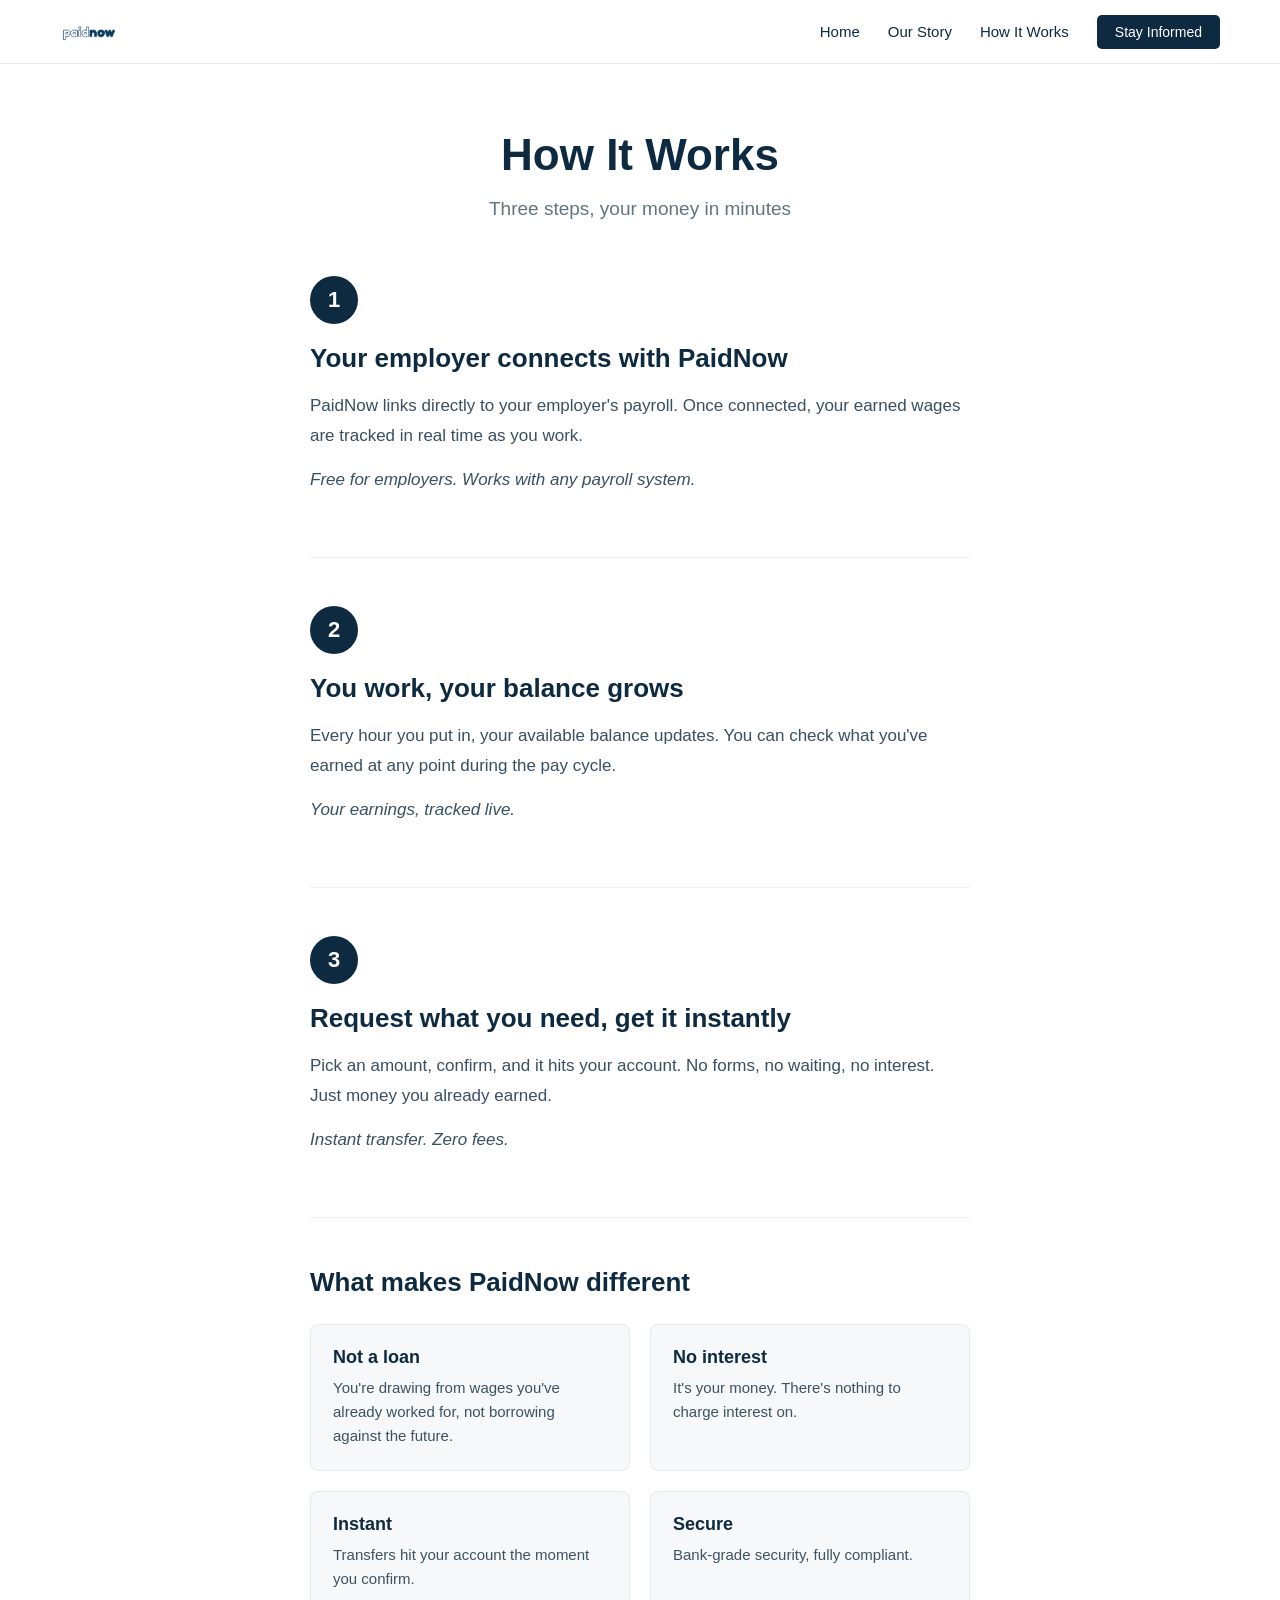
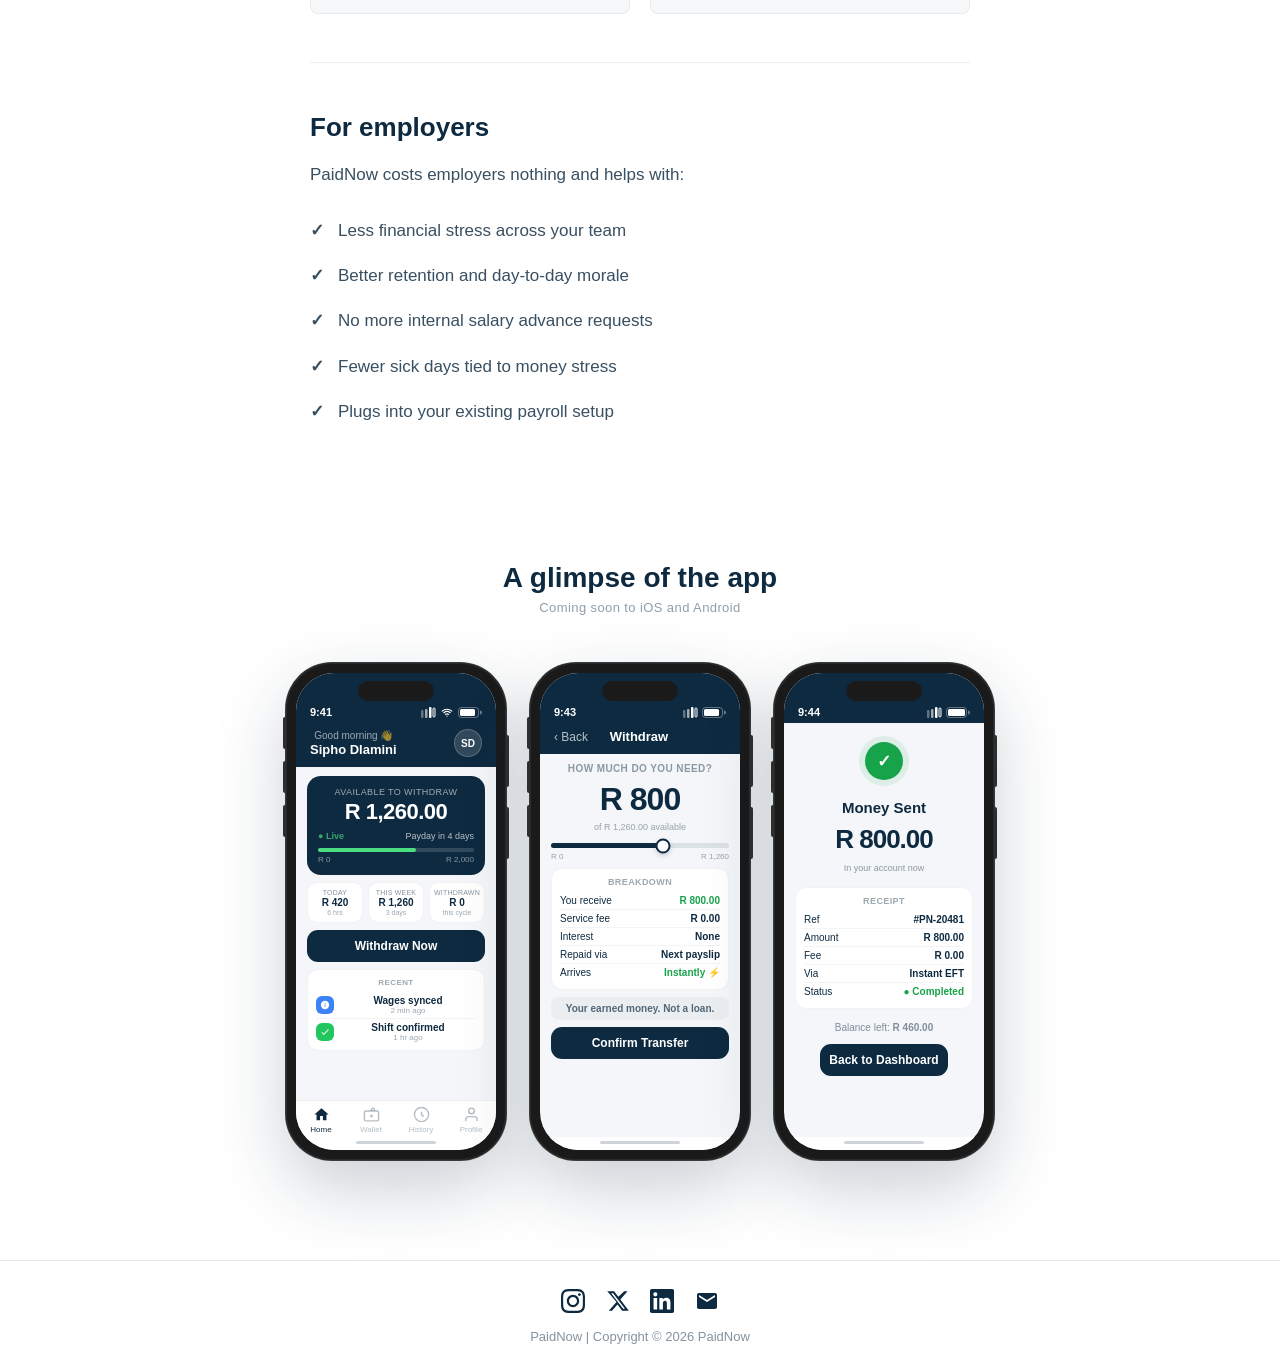
==== commit 7ab901f2: "Merge pull request #6 from 021GHST/development feat: add LinkedIn footer icon across all pages" ====
--- a/how-it-works.html
+++ b/how-it-works.html
@@ -4,9 +4,20 @@
 <head>
 <meta charset="UTF-8">
 <meta name="viewport" content="width=device-width, initial-scale=1.0">
-<meta name="description" content="How PaidNow works - Access your earned wages instantly through secure payroll integrations. No loans, no interest, just your money when you need it.">
-
-<title>How It Works - PaidNow</title>
+<meta name="description" content="How PaidNow works. Access wages you've already earned before payday through secure payroll integration. No loans, no interest, no waiting. Built for South Africa.">
+<meta name="keywords" content="how earned wage access works, PaidNow how it works, on-demand pay South Africa, early wage access, payroll integration South Africa">
+<meta name="robots" content="index, follow">
+<link rel="canonical" href="https://paidnow.live/how-it-works.html">
+<meta property="og:type" content="website">
+<meta property="og:url" content="https://paidnow.live/how-it-works.html">
+<meta property="og:title" content="How It Works | PaidNow - Get Paid Before Payday in South Africa">
+<meta property="og:description" content="How PaidNow works. Access wages you've already earned before payday. No loans, no interest, no waiting.">
+<meta property="og:image" content="https://paidnow.live/paidnowlogo.png">
+<meta property="twitter:card" content="summary_large_image">
+<meta property="twitter:title" content="How It Works | PaidNow - Get Paid Before Payday in South Africa">
+<meta property="twitter:description" content="How PaidNow works. Access wages you've already earned before payday. No loans, no interest, no waiting.">
+
+<title>How It Works | PaidNow - Get Paid Before Payday in South Africa</title>
 
 <link rel="stylesheet" href="styles.css">
 <link href="https://api.fontshare.com/v2/css?f[]=garet@400,700&display=swap" rel="stylesheet">
@@ -278,9 +289,43 @@
 <path d="M12 2.163c3.204 0 3.584.012 4.85.07 3.252.148 4.771 1.691 4.919 4.919.058 1.265.069 1.645.069 4.849 0 3.205-.012 3.584-.069 4.849-.149 3.225-1.664 4.771-4.919 4.919-1.266.058-1.644.07-4.85.07-3.204 0-3.584-.012-4.849-.07-3.26-.149-4.771-1.699-4.919-4.92-.058-1.265-.07-1.644-.07-4.849 0-3.204.013-3.583.07-4.849.149-3.227 1.664-4.771 4.919-4.919 1.266-.057 1.645-.069 4.849-.069zm0-2.163c-3.259 0-3.667.014-4.947.072-4.358.2-6.78 2.618-6.98 6.98-.059 1.281-.073 1.689-.073 4.948 0 3.259.014 3.668.072 4.948.2 4.358 2.618 6.78 6.98 6.98 1.281.058 1.689.072 4.948.072 3.259 0 3.668-.014 4.948-.072 4.354-.2 6.782-2.618 6.979-6.98.059-1.28.073-1.689.073-4.948 0-3.259-.014-3.667-.072-4.947-.196-4.354-2.617-6.78-6.979-6.98-1.281-.059-1.69-.073-4.949-.073zm0 5.838c-3.403 0-6.162 2.759-6.162 6.162s2.759 6.163 6.162 6.163 6.162-2.759 6.162-6.163c0-3.403-2.759-6.162-6.162-6.162zm0 10.162c-2.209 0-4-1.79-4-4 0-2.209 1.791-4 4-4s4 1.791 4 4c0 2.21-1.791 4-4 4zm6.406-11.845c-.796 0-1.441.645-1.441 1.44s.645 1.44 1.441 1.44c.795 0 1.439-.645 1.439-1.44s-.644-1.44-1.439-1.44z"/>
 </svg>
 </a>
+<a href="https://x.com/paidnow_live" target="_blank" rel="noopener" class="social-link" aria-label="Follow PaidNow on X" style="margin-left:16px;">
+<svg width="24" height="24" viewBox="0 0 24 24" fill="currentColor" aria-hidden="true">
+<path d="M18.244 2.25h3.308l-7.227 8.26 8.502 11.24H16.17l-4.714-6.231-5.401 6.231H2.746l7.73-8.835L1.254 2.25H8.08l4.253 5.622 5.911-5.622zm-1.161 17.52h1.833L7.084 4.126H5.117z"/>
+</svg>
+</a>
+<a href="https://www.linkedin.com/company/paidnow-live" target="_blank" rel="noopener" class="social-link" aria-label="Follow PaidNow on LinkedIn" style="margin-left:16px;">
+<svg width="24" height="24" viewBox="0 0 24 24" fill="currentColor" aria-hidden="true">
+<path d="M20.447 20.452h-3.554v-5.569c0-1.328-.027-3.037-1.852-3.037-1.853 0-2.136 1.445-2.136 2.939v5.667H9.351V9h3.414v1.561h.046c.477-.9 1.637-1.85 3.37-1.85 3.601 0 4.267 2.37 4.267 5.455v6.286zM5.337 7.433a2.062 2.062 0 0 1-2.063-2.065 2.064 2.064 0 1 1 2.063 2.065zm1.782 13.019H3.555V9h3.564v11.452zM22.225 0H1.771C.792 0 0 .774 0 1.729v20.542C0 23.227.792 24 1.771 24h20.451C23.2 24 24 23.227 24 22.271V1.729C24 .774 23.2 0 22.222 0h.003z"/>
+</svg>
+</a>
+<a href="mailto:info@paidnow.live" class="social-link" aria-label="Email PaidNow" style="margin-left:16px;">
+<svg width="24" height="24" viewBox="0 0 24 24" fill="currentColor" aria-hidden="true">
+<path d="M20 4H4c-1.1 0-2 .9-2 2v12c0 1.1.9 2 2 2h16c1.1 0 2-.9 2-2V6c0-1.1-.9-2-2-2zm0 4l-8 5-8-5V6l8 5 8-5v2z"/>
+</svg>
+</a>
 <p>PaidNow | Copyright © 2026 PaidNow</p>
 </footer>
 
+<nav class="bottom-nav">
+<a href="index.html" class="bottom-nav-item">
+<svg width="20" height="20" viewBox="0 0 24 24" fill="currentColor"><path d="M10 20v-6h4v6h5v-8h3L12 3 2 12h3v8z"/></svg>
+<span>Home</span>
+</a>
+<a href="our-story.html" class="bottom-nav-item">
+<svg width="20" height="20" viewBox="0 0 24 24" fill="currentColor"><path d="M12 2C6.48 2 2 6.48 2 12s4.48 10 10 10 10-4.48 10-10S17.52 2 12 2zm-1 14H9V8h2v8zm4 0h-2V8h2v8z"/></svg>
+<span>Our Story</span>
+</a>
+<a href="how-it-works.html" class="bottom-nav-item bottom-nav-active">
+<svg width="20" height="20" viewBox="0 0 24 24" fill="currentColor"><path d="M9 21c0 .55.45 1 1 1h4c.55 0 1-.45 1-1v-1H9v1zm3-19C8.14 2 5 5.14 5 9c0 2.38 1.19 4.47 3 5.74V17c0 .55.45 1 1 1h6c.55 0 1-.45 1-1v-2.26c1.81-1.27 3-3.36 3-5.74 0-3.86-3.14-7-7-7z"/></svg>
+<span>How It Works</span>
+</a>
+<a href="#contact" class="bottom-nav-item" onclick="document.getElementById('contact').classList.add('active'); return false;">
+<svg width="20" height="20" viewBox="0 0 24 24" fill="currentColor"><path d="M20 4H4c-1.1 0-2 .9-2 2v12c0 1.1.9 2 2 2h16c1.1 0 2-.9 2-2V6c0-1.1-.9-2-2-2zm0 4l-8 5-8-5V6l8 5 8-5v2z"/></svg>
+<span>Stay Informed</span>
+</a>
+</nav>
+
 </body>
 
 </html>
--- a/styles.css
+++ b/styles.css
@@ -268,6 +268,38 @@
 }
 
 /* ── MOBILE ── */
+/* ── BOTTOM NAV ── */
+.bottom-nav{
+    display:none;
+}
+@media(max-width:600px){
+    .bottom-nav{
+        display:flex;
+        position:fixed;
+        bottom:0;left:0;
+        width:100%;
+        background:#fff;
+        border-top:1px solid rgba(14,42,64,.1);
+        z-index:1000;
+        padding:6px 0 max(8px, env(safe-area-inset-bottom));
+        justify-content:space-around;
+    }
+    .bottom-nav-item{
+        display:flex;
+        flex-direction:column;
+        align-items:center;
+        gap:3px;
+        color:rgba(14,42,64,.35);
+        text-decoration:none;
+        font-size:10px;
+        flex:1;
+        transition:color .2s;
+    }
+    .bottom-nav-item.bottom-nav-active,
+    .bottom-nav-item:hover{color:#0E2A40;}
+    body{padding-bottom:64px;}
+}
+
 @media(max-width:600px){
     .nav-menu .nav-item:not(:last-child){display:none;}
     .nav-cta{padding:8px 14px;font-size:13px;}
@@ -442,7 +474,8 @@
     .phone-screen{height:434px;}
 }
 @media(max-width:600px){
-    .phone-frame:last-child{display:none;}
-    .phone-frame,.phone-frame:nth-child(2){width:calc(50vw - 16px);min-width:155px;border-radius:36px;}
+    .mockup-row{gap:12px;overflow-x:auto;justify-content:flex-start;padding:0 20px 16px;scroll-snap-type:x mandatory;-webkit-overflow-scrolling:touch;}
+    .mockup-row::-webkit-scrollbar{display:none;}
+    .phone-frame,.phone-frame:nth-child(2),.phone-frame:last-child{display:block;width:62vw;min-width:180px;border-radius:36px;flex-shrink:0;scroll-snap-align:center;}
     .phone-screen{height:auto;aspect-ratio:393/852;}
 }
